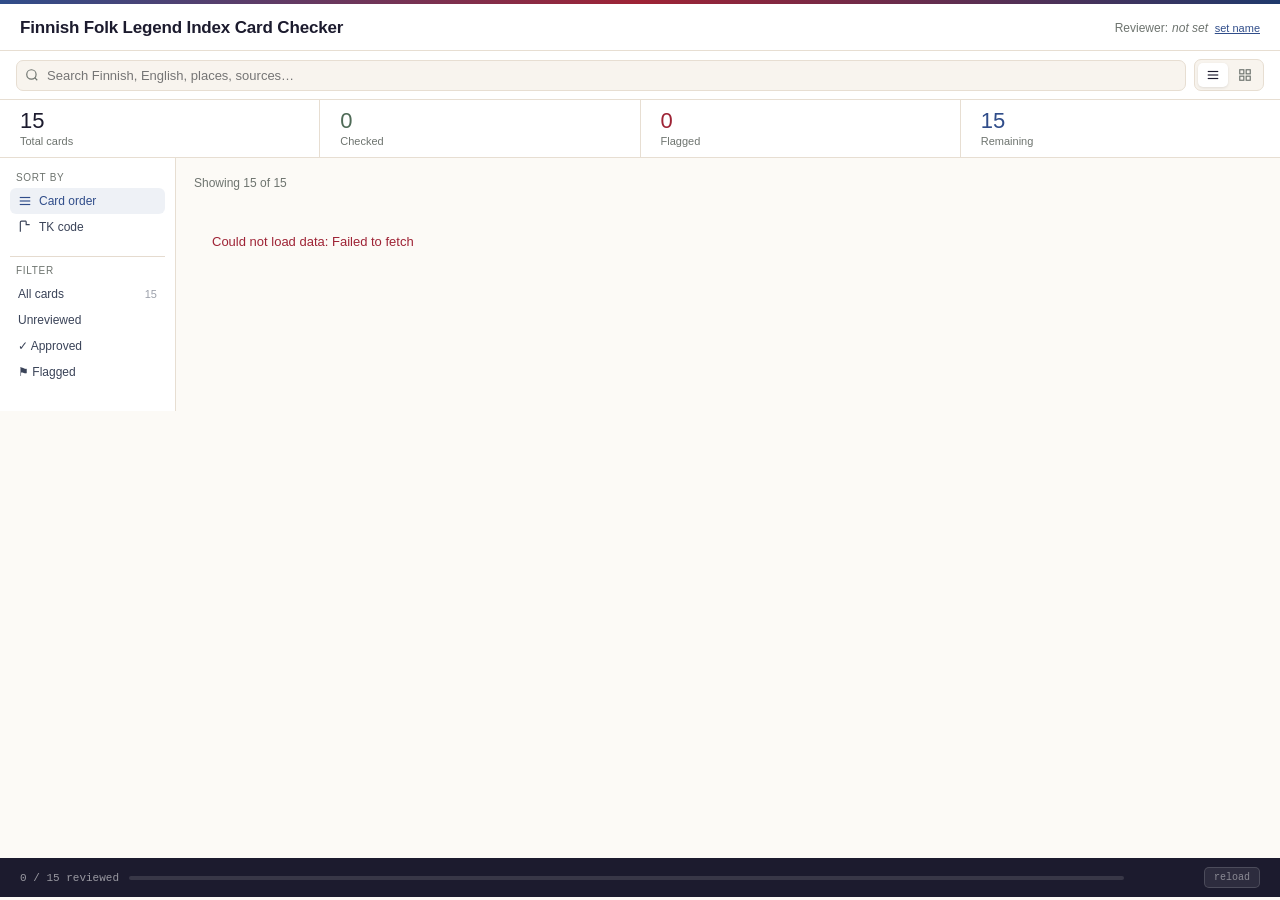
==== index.html @ d513e4c5 "update card borders" ====
<!DOCTYPE html>
<html lang="en">
<head>
<meta charset="UTF-8">
<meta name="viewport" content="width=device-width, initial-scale=1.0">
<title>Finnish Folk Legend Index Card Checker</title>
<!-- no change to title -->
<style>
*{box-sizing:border-box;margin:0;padding:0;}
:root{
  --app-bg:#FCFAF6;
  --surface:#FFFFFF;
  --surface-2:#F8F4EE;
  --border:#E7DED2;
  --border-soft:#EFE7DD;
  --divider:#E5DBCF;
  --text-1:#1C1B2E;
  --text-2:#3A4358;
  --text-3:#6E746F;
  --focus:#304D8A;
  --focus-tint:rgba(48,77,138,0.08);
  --ok:#4F6B57;
  --ok-light:#BFE3DA;
  --flag:#9E2335;
  --flag-light:#F8D5DC;
  --night:#1C1B2E;
  --img-bg:#3A4358;
  --mono:'Courier New',Courier,monospace;
  --sans:-apple-system,BlinkMacSystemFont,'Segoe UI',Roboto,Helvetica,Arial,sans-serif;
}
html,body{height:100%;background:var(--app-bg);}
body{font-family:var(--sans);font-size:13px;color:var(--text-1);-webkit-font-smoothing:antialiased;}

/* TOP RULE */
.top-rule{height:4px;background:linear-gradient(90deg,#304D8A 0%,#9E2335 50%,#1F396C 100%);position:sticky;top:0;z-index:100;}

/* TITLE BAR */
.title-bar{background:var(--surface);border-bottom:1px solid var(--border);padding:14px 20px 12px;position:sticky;top:4px;z-index:99;}
.title-bar h1{font-size:17px;font-weight:600;color:var(--text-1);letter-spacing:-0.01em;}
.title-bar p{font-size:11.5px;color:var(--text-3);margin-top:2px;}

/* TOOLBAR */
.toolbar{background:var(--surface);border-bottom:1px solid var(--border);padding:8px 16px;display:flex;flex-direction:row;align-items:center;gap:8px;position:sticky;top:47px;z-index:98;}
.toolbar-row1{display:flex;gap:7px;align-items:center;}
.toolbar-row2{display:flex;gap:7px;align-items:center;flex-wrap:wrap;}
.search-wrap{flex:1;min-width:180px;position:relative;}
.search-wrap svg{position:absolute;left:9px;top:50%;transform:translateY(-50%);color:var(--text-3);pointer-events:none;}
#searchInput{width:100%;padding:7px 10px 7px 30px;border:1px solid var(--border);border-radius:7px;font-size:13px;background:var(--surface-2);color:var(--text-1);font-family:var(--sans);outline:none;}
#searchInput:focus{border-color:var(--focus);}
.chip-row{display:flex;gap:6px;overflow-x:auto;flex-wrap:nowrap;-webkit-overflow-scrolling:touch;scrollbar-width:none;padding-bottom:1px;}
.chip-row::-webkit-scrollbar{display:none;}
.chip{background:var(--surface);border:1px solid var(--border);border-radius:20px;padding:5px 11px;font-size:11px;color:var(--text-2);cursor:pointer;white-space:nowrap;user-select:none;transition:all .12s;}
.chip:hover{border-color:var(--focus);}
.chip.active{background:var(--focus);border-color:var(--focus);color:#fff;}
.chip .n{opacity:.55;margin-left:3px;}

/* STAT ROW */
.stat-row{display:grid;grid-template-columns:repeat(4,1fr);background:var(--border);gap:1px;border-bottom:1px solid var(--border);}
.stat{background:var(--surface);padding:10px 20px;}
.stat-val{font-size:22px;font-weight:500;color:var(--text-1);line-height:1;}
.stat-lbl{font-size:11px;color:var(--text-3);margin-top:3px;}
.stat.ok .stat-val{color:var(--ok);}
.stat.flag .stat-val{color:var(--flag);}
.stat.rem .stat-val{color:var(--focus);}
@media(max-width:600px){
  .stat-val{font-size:16px;}
  .stat{padding:8px 12px;}
}

/* LAYOUT */
.layout{display:grid;grid-template-columns:176px 1fr;min-height:calc(100vh - 200px);}
@media(max-width:760px){.layout{grid-template-columns:1fr;}.sidebar{display:none;}}

/* SIDEBAR */
.sidebar{border-right:1px solid var(--border);background:var(--surface);padding:14px 0;position:sticky;top:90px;align-self:start;max-height:calc(100vh - 100px);overflow-y:auto;}
.sidebar-sec{padding:0 10px 12px;}
.sidebar-label{font-size:10px;color:var(--text-3);text-transform:uppercase;letter-spacing:.07em;font-weight:500;margin-bottom:5px;padding:0 6px;}
.sidebar-item{display:flex;align-items:center;gap:7px;padding:6px 8px;border-radius:6px;cursor:pointer;color:var(--text-2);font-size:12px;user-select:none;}
.sidebar-item:hover{background:var(--surface-2);}
.sidebar-item.active{background:var(--focus-tint);color:var(--focus);font-weight:500;}
.sidebar-divider{height:1px;background:var(--divider);margin:4px 10px 8px;}

/* MAIN */
.main-col{padding:16px;display:flex;flex-direction:column;gap:20px;background:var(--app-bg);min-width:0;}
  .main-col.view-list .card{max-width:900px;}
  #cardList.view-grid{display:grid;grid-template-columns:repeat(2,1fr);gap:20px;align-items:start;}
  @media(max-width:900px){#cardList.view-grid{grid-template-columns:1fr;}}
  /* vertical card layout in grid mode */
  #cardList.view-grid .card-body{flex-direction:column;}
  #cardList.view-grid .card-img{width:100%;border-right:none;border-bottom:1px solid var(--border);}
  #cardList.view-grid .card-img-inner{padding:10px;position:static;}
  #cardList.view-grid .card-img img{max-height:180px;width:auto;margin:0 auto;display:block;}
  .layout.grid-mode{grid-template-columns:1fr;}
  .layout.grid-mode .sidebar{display:none;}
.result-row{display:flex;align-items:center;justify-content:space-between;font-size:12px;color:var(--text-3);padding:2px 2px 4px;}

/* CARD */
.view-toggle{display:flex;gap:2px;background:var(--surface-2);border:1px solid var(--border);border-radius:7px;padding:3px;flex:none;}
  .vbtn{background:transparent;border:none;padding:5px 8px;border-radius:5px;cursor:pointer;color:var(--text-3);display:flex;align-items:center;justify-content:center;}
  .vbtn.active{background:var(--surface);color:var(--text-1);box-shadow:0 1px 3px rgba(0,0,0,.1);}
  .card{background:var(--surface);border:1px solid var(--border);border-radius:10px;overflow:hidden;border-left:3px solid transparent;box-shadow:0 2px 8px rgba(28,27,46,0.08);}
.card.status-checked{border-left-color:var(--ok-light);}
.card.status-flagged{border-left-color:var(--flag-light);}
.card-head{background:var(--surface-2);border-bottom:1px solid var(--border-soft);padding:8px 12px;display:flex;align-items:center;gap:7px;}
.card-num{width:20px;height:20px;background:var(--night);border-radius:50%;display:inline-flex;align-items:center;justify-content:center;font-size:10px;color:#fff;font-weight:600;flex:none;}
.badge{font-size:10px;font-weight:500;padding:3px 8px;border-radius:5px;white-space:nowrap;}
.badge-blue{background:var(--focus-tint);color:var(--focus);}
.badge-ok{background:var(--ok-light);color:var(--ok);}
.badge-flag{background:var(--flag-light);color:var(--flag);}
.card-head-meta{margin-left:auto;font-size:11px;color:var(--text-3);white-space:nowrap;}
.card-body{display:flex;flex-direction:row;}
@media(max-width:600px){
  .card-body{flex-direction:column-reverse;}
  .card-img{width:100% !important;border-right:none;border-top:1px solid var(--border);}
  .card-img-inner{padding:10px;position:static;}
  .card-img img{max-height:160px;width:auto;margin:0 auto;display:block;}
}
.card-img{
    width:140px;
    flex:none;
    background:var(--img-bg);
    border-right:1px solid var(--border);
    display:flex;
    align-items:flex-start;
    justify-content:center;
    cursor:zoom-in;
    position:relative;
    align-self:stretch;
  }
  .card-img-inner{
    width:100%;
    padding:8px;
    position:sticky;
    top:8px;
  }
  .card-img img{width:100%;height:auto;display:block;border-radius:3px;max-height:220px;object-fit:contain;}
.card-img .zoom-hint{position:absolute;bottom:6px;right:6px;background:rgba(255,255,255,0.15);color:rgba(255,255,255,0.8);font-size:10px;padding:3px 7px;border-radius:12px;font-family:var(--mono);pointer-events:none;}
.card-text{padding:12px;min-width:0;}
.field-label{font-size:10px;color:var(--focus);text-transform:uppercase;letter-spacing:.07em;font-weight:600;margin-bottom:4px;}
.field-label.en{color:#5B5A86;}
.field-fi{background:var(--surface-2);border:1px solid var(--border-soft);border-radius:6px;padding:9px 11px;font-size:13px;color:var(--text-1);line-height:1.55;margin-bottom:10px;white-space:pre-line;}
.field-en{font-size:13px;color:var(--text-2);font-style:italic;line-height:1.55;margin-bottom:10px;white-space:pre-line;}
.meta-row{display:flex;gap:10px 16px;font-size:11px;color:var(--text-3);border-top:1px dashed var(--divider);padding-top:8px;flex-wrap:wrap;}
.meta-row b{color:var(--text-2);font-weight:500;}
.actions{display:flex;gap:6px;margin-top:10px;flex-wrap:wrap;align-items:center;}
.action-btn{font-size:12px;padding:6px 11px;border-radius:6px;border:1px solid var(--border);background:var(--surface);color:var(--text-2);cursor:pointer;display:inline-flex;align-items:center;gap:5px;transition:all .12s;font-family:var(--sans);}
.action-btn:hover{border-color:var(--text-2);}
.action-btn.active-ok{background:var(--ok-light);border-color:var(--ok);color:var(--ok);}
.action-btn.active-flag{background:var(--flag-light);border-color:var(--flag);color:var(--flag);}

/* NOTE TOGGLE BUTTON */
.note-toggle{font-size:11.5px;color:#C95C2A;background:none;border:none;cursor:pointer;padding:6px 4px;font-family:var(--sans);display:inline-flex;align-items:center;gap:4px;text-decoration:none;}
.note-toggle:hover{color:#A04420;}

/* NOTE WRAPPER — orange tinted, browser-proof */
.note-wrapper{display:none;margin-top:10px;border-radius:7px;border:1.5px solid #E07A40;border-left:4px solid #C95C2A;background:#FEF0E6;padding:10px 12px;}
.note-wrapper.open{display:block;}
.note-wrapper-label{font-size:10px;color:#C95C2A;text-transform:uppercase;letter-spacing:.07em;font-weight:600;margin-bottom:6px;display:flex;align-items:center;gap:5px;}
.note-box{width:100%;border:none;border-radius:4px;padding:0;font-family:var(--sans);font-size:12.5px;resize:vertical;min-height:56px;background:transparent;color:#2A1200;outline:none;}
.note-box::placeholder{color:#C47A5A;}

mark{background:#F3E1A0;color:var(--text-1);border-radius:2px;padding:0 1px;}

.no-results{text-align:center;padding:48px 20px;color:var(--text-3);font-size:14px;}

/* LIGHTBOX */
.lightbox{position:fixed;inset:0;background:rgba(20,17,12,0.9);z-index:200;display:none;align-items:center;justify-content:center;padding:20px;}
.lightbox.open{display:flex;}
.lightbox img{max-width:100%;max-height:90vh;object-fit:contain;border-radius:4px;}
.lightbox-close{position:absolute;top:16px;right:16px;background:rgba(255,255,255,0.12);color:#fff;border:none;width:38px;height:38px;border-radius:50%;font-size:20px;cursor:pointer;display:flex;align-items:center;justify-content:center;}
.lightbox-caption{position:absolute;bottom:16px;left:50%;transform:translateX(-50%);color:#e8e0cc;font-family:var(--mono);font-size:11px;background:rgba(0,0,0,0.5);padding:5px 13px;border-radius:16px;white-space:nowrap;}

/* PROGRESS BAR */
.progress-bar{background:var(--night);padding:9px 20px;display:flex;align-items:center;gap:10px;position:sticky;bottom:0;z-index:99;}
.progress-lbl{font-size:11px;color:rgba(255,255,255,.55);white-space:nowrap;font-family:var(--mono);}
.progress-track{flex:1;height:4px;background:rgba(255,255,255,.12);border-radius:2px;overflow:hidden;display:flex;}
.fill-ok{background:var(--ok-light);height:100%;}
.fill-flag{background:#D4707F;height:100%;}
.reset-btn{background:rgba(255,255,255,.08);border:1px solid rgba(255,255,255,.15);color:rgba(255,255,255,.45);font-size:10px;padding:4px 9px;border-radius:5px;cursor:pointer;font-family:var(--mono);white-space:nowrap;}
.reset-btn:hover{background:rgba(255,255,255,.14);}
.reviewer-wrap{display:flex;align-items:center;gap:6px;flex:none;}
.reviewer-label{font-size:11px;color:var(--text-3);font-family:var(--mono);white-space:nowrap;}
.reviewer-input{background:var(--surface-2);border:1px solid var(--border);color:var(--text-1);font-size:12px;padding:6px 10px;border-radius:7px;font-family:var(--sans);width:130px;outline:none;}
.reviewer-input::placeholder{color:var(--text-3);}
.reviewer-input:focus{border-color:var(--focus);}
.save-indicator{font-size:10px;font-family:var(--mono);color:rgba(255,255,255,.35);white-space:nowrap;min-width:60px;}
.modal-overlay{position:fixed;inset:0;background:rgba(28,27,46,0.55);z-index:300;display:flex;align-items:center;justify-content:center;padding:20px;}
.modal-overlay.hidden{display:none;}
.modal-box{background:var(--surface);border:1px solid var(--border);border-radius:12px;padding:28px 28px 24px;max-width:380px;width:100%;box-shadow:0 8px 32px rgba(0,0,0,.18);}
.modal-box h2{font-size:16px;font-weight:600;color:var(--text-1);margin:0 0 6px;}
.modal-box p{font-size:13px;color:var(--text-3);margin:0 0 18px;line-height:1.5;}
.modal-name-input{width:100%;padding:10px 12px;border:1.5px solid var(--border);border-radius:7px;font-size:14px;font-family:var(--sans);color:var(--text-1);background:var(--surface-2);outline:none;box-sizing:border-box;}
.modal-name-input:focus{border-color:var(--focus);}
.modal-btn{margin-top:14px;width:100%;padding:10px;background:var(--focus);color:#fff;border:none;border-radius:7px;font-size:14px;font-weight:600;cursor:pointer;font-family:var(--sans);}
.modal-btn:hover{opacity:.9;}

  .modal-overlay{position:fixed;inset:0;background:rgba(28,27,46,0.55);z-index:300;display:flex;align-items:center;justify-content:center;padding:20px;}
  .modal-overlay.hidden{display:none;}
  .modal-box{background:var(--surface);border:1px solid var(--border);border-radius:12px;padding:28px 28px 24px;max-width:380px;width:100%;box-shadow:0 8px 32px rgba(0,0,0,.18);}
  .modal-box h2{font-size:16px;font-weight:600;color:var(--text-1);margin:0 0 6px;}
  .modal-box p{font-size:13px;color:var(--text-3);margin:0 0 18px;line-height:1.5;}
  .modal-input{width:100%;padding:10px 12px;box-sizing:border-box;border:1.5px solid var(--border);border-radius:7px;font-size:14px;font-family:var(--sans);color:var(--text-1);background:var(--surface-2);outline:none;margin-bottom:14px;}
  .modal-input:focus{border-color:var(--focus);}
  .modal-btn{width:100%;padding:10px;background:var(--focus);color:#fff;border:none;border-radius:7px;font-size:14px;font-weight:600;cursor:pointer;font-family:var(--sans);}
  .modal-btn:hover{opacity:.9;}
.reviewed-by{margin-top:8px;font-size:11px;color:var(--text-3);font-family:var(--mono);}
.reviewed-by b{color:var(--text-2);font-weight:500;}
</style>
</head>
<body>

<div class="top-rule"></div>

<div class="title-bar">
  <div style="display:flex;align-items:center;justify-content:space-between;gap:16px;flex-wrap:wrap;">
    <h1>Finnish Folk Legend Index Card Checker</h1>
    <div id="reviewerDisplay" style="font-size:12px;color:var(--text-3);display:flex;align-items:center;gap:4px;">
      Reviewer: <span id="reviewerNameDisplay"></span>
    </div>
  </div>
</div>

<div class="toolbar">
  <div class="search-wrap">
    <svg width="14" height="14" viewBox="0 0 24 24" fill="none" stroke="currentColor" stroke-width="2"><circle cx="11" cy="11" r="8"/><line x1="21" y1="21" x2="16.65" y2="16.65"/></svg>
    <input type="search" id="searchInput" placeholder="Search Finnish, English, places, sources…" autocomplete="off">
  </div>
  <div class="view-toggle">
    <button class="vbtn active" id="btnList" title="List view">
      <svg width="14" height="14" viewBox="0 0 24 24" fill="none" stroke="currentColor" stroke-width="2"><line x1="3" y1="6" x2="21" y2="6"/><line x1="3" y1="12" x2="21" y2="12"/><line x1="3" y1="18" x2="21" y2="18"/></svg>
    </button>
    <button class="vbtn" id="btnGrid" title="Grid view">
      <svg width="14" height="14" viewBox="0 0 24 24" fill="none" stroke="currentColor" stroke-width="2"><rect x="3" y="3" width="7" height="7"/><rect x="14" y="3" width="7" height="7"/><rect x="3" y="14" width="7" height="7"/><rect x="14" y="14" width="7" height="7"/></svg>
    </button>
  </div>
</div>

<div class="stat-row">
  <div class="stat"><div class="stat-val" id="stat-total">15</div><div class="stat-lbl">Total cards</div></div>
  <div class="stat ok"><div class="stat-val" id="stat-checked">0</div><div class="stat-lbl">Checked</div></div>
  <div class="stat flag"><div class="stat-val" id="stat-flagged">0</div><div class="stat-lbl">Flagged</div></div>
  <div class="stat rem"><div class="stat-val" id="stat-remaining">15</div><div class="stat-lbl">Remaining</div></div>
</div>

<div class="layout">
  <div class="sidebar">
    <div class="sidebar-sec">
      <div class="sidebar-label">Sort by</div>
      <div class="sidebar-item active" data-sort="id">
        <svg width="14" height="14" viewBox="0 0 24 24" fill="none" stroke="currentColor" stroke-width="2"><line x1="3" y1="6" x2="21" y2="6"/><line x1="3" y1="12" x2="21" y2="12"/><line x1="3" y1="18" x2="21" y2="18"/></svg>
        Card order
      </div>
      <div class="sidebar-item" data-sort="code">
        <svg width="14" height="14" viewBox="0 0 24 24" fill="none" stroke="currentColor" stroke-width="2"><path d="M14 2H6a2 2 0 0 0-2 2v16"/><polyline points="14 2 14 8 20 8"/></svg>
        TK code
      </div>
    </div>
    <div class="sidebar-divider"></div>
    <div class="sidebar-sec">
      <div class="sidebar-label">Filter</div>
      <div class="sidebar-item active-filter" data-filter="all">All cards <span style="margin-left:auto;opacity:.5;font-size:11px;">15</span></div>
      <div class="sidebar-item" data-filter="unreviewed">Unreviewed</div>
      <div class="sidebar-item" data-filter="checked">✓ Approved</div>
      <div class="sidebar-item" data-filter="flagged">⚑ Flagged</div>
    </div>
  </div>

  <div class="main-col">
    <div class="result-row">
      <span id="resultCount">Showing 15 of 15</span>
    </div>
    <div id="loadingMsg" style="display:none;padding:20px;font-size:13px;color:#3A4358;"></div>
    <div id="cardList"></div>
    <div class="no-results" id="noResults" style="display:none;">No cards match your search or filter.</div>
  </div>
</div>

<div class="lightbox" id="lightbox">
  <button class="lightbox-close" id="lightboxClose">&times;</button>
  <img id="lightboxImg" src="" alt="">
  <div class="lightbox-caption" id="lightboxCaption"></div>
</div>

<div class="modal-overlay hidden" id="reviewerModal">
  <div class="modal-box">
    <div style="display:flex;justify-content:space-between;align-items:flex-start;margin-bottom:6px;">
      <h2>Who is reviewing?</h2>
      <button onclick="document.getElementById('reviewerModal').classList.add('hidden');window._pendingAction=null;" style="background:none;border:none;font-size:20px;color:var(--text-3);cursor:pointer;line-height:1;padding:0 0 0 12px;">&times;</button>
    </div>
    <p>Enter your name before marking cards. It will be saved to the shared Google Sheet so others can see who reviewed each card.</p>
    <input class="modal-input" id="modalNameInput" type="text" placeholder="Your name" autocomplete="off">
    <button class="modal-btn" onclick="
      var n=document.getElementById('modalNameInput').value.trim();
      if(!n)return;
      localStorage.setItem('reviewer_name',n);
      document.getElementById('reviewerModal').classList.add('hidden');
      updateReviewerDisplay();
      if(window._pendingAction){window._pendingAction();window._pendingAction=null;}
    ">Start reviewing</button>
  </div>
</div>

<div class="progress-bar">
  <span class="progress-lbl" id="progressLabel">0 / 15 reviewed</span>
  <div class="progress-track">
    <div class="fill-ok" id="fillChecked" style="width:0%"></div>
    <div class="fill-flag" id="fillFlagged" style="width:0%"></div>
  </div>
  <span class="save-indicator" id="saveIndicator"></span>
  <button class="reset-btn" id="resetProgress">reload</button>
</div>

<script>
const SHEETS_URL = 'https://script.google.com/macros/s/AKfycbwQwu2vDjlbFjiXEO5nPHtupE8J0hC1LSRm1iXJQ2Y049FMkTh0NYwgnDcy2oTiLpxv/exec';

// SVG icons used in action buttons
var ICON_CHECK = '<svg width="13" height="13" viewBox="0 0 24 24" fill="none" stroke="currentColor" stroke-width="2.5" style="flex:none"><polyline points="20 6 9 17 4 12"/></svg>';
var ICON_FLAG  = '<svg width="13" height="13" viewBox="0 0 24 24" fill="none" stroke="currentColor" stroke-width="2" style="flex:none"><path d="M4 15s1-1 4-1 5 2 8 2 4-1 4-1V3s-1 1-4 1-5-2-8-2-4 1-4 1z"/><line x1="4" y1="22" x2="4" y2="15"/></svg>';
var ICON_NOTE  = '<svg width="13" height="13" viewBox="0 0 24 24" fill="none" stroke="currentColor" stroke-width="2" style="flex:none"><path d="M11 5H6a2 2 0 0 0-2 2v11a2 2 0 0 0 2 2h11a2 2 0 0 0 2-2v-5"/><path d="M18.5 2.5a2.121 2.121 0 0 1 3 3L12 15l-4 1 1-4 9.5-9.5z"/></svg>';

(function () {
  "use strict";

  var RECORDS = [];
  var state = { query: "", activeFilter: "all", sort: "id" };

  function showLoading(msg) {
    var el = document.getElementById('loadingMsg');
    if (el) { el.textContent = msg || 'Loading...'; el.style.display = 'block'; el.style.color = '#3A4358'; }
    document.getElementById('cardList').style.opacity = '0.4';
  }
  function hideLoading() {
    var el = document.getElementById('loadingMsg');
    if (el) el.style.display = 'none';
    document.getElementById('cardList').style.opacity = '1';
  }
  function showError(msg) {
    var el = document.getElementById('loadingMsg');
    if (el) { el.textContent = 'Could not load data: ' + msg; el.style.display = 'block'; el.style.color = '#9E2335'; }
  }

  function updateReviewerDisplay() {
    var name = localStorage.getItem('reviewer_name') || '';
    var display = document.getElementById('reviewerDisplay');
    var nameEl  = document.getElementById('reviewerNameDisplay');
    if (!display || !nameEl) return;
    display.style.display = 'flex';
    if (name) {
      nameEl.innerHTML = '<b style="color:var(--text-1);">' + name + '</b> &nbsp;<button onclick="localStorage.removeItem(\'reviewer_name\');updateReviewerDisplay();document.getElementById(\'modalNameInput\').value=\'\';document.getElementById(\'reviewerModal\').classList.remove(\'hidden\');document.getElementById(\'modalNameInput\').focus();" style="background:none;border:none;color:var(--focus);font-size:11px;cursor:pointer;padding:0;text-decoration:underline;font-family:var(--sans);">change</button>';
    } else {
      nameEl.innerHTML = '<span style="color:var(--text-3);font-style:italic;">not set</span> &nbsp;<button onclick="document.getElementById(\'modalNameInput\').value=\'\';document.getElementById(\'reviewerModal\').classList.remove(\'hidden\');document.getElementById(\'modalNameInput\').focus();" style="background:none;border:none;color:var(--focus);font-size:11px;cursor:pointer;padding:0;text-decoration:underline;font-family:var(--sans);">set name</button>';
    }
  }

  function getReviewerName() {
    return localStorage.getItem('reviewer_name') || '';
  }

  function setSaveIndicator(msg, color) {
    var el = document.getElementById('saveIndicator');
    if (!el) return;
    el.textContent = msg;
    el.style.color = color || 'rgba(255,255,255,.35)';
  }

  function loadFromSheets() {
    showLoading('Loading cards from Google Sheets...');
    fetch(SHEETS_URL)
      .then(function(r) { return r.json(); })
      .then(function(data) {
        if (!data.ok) throw new Error(data.error || 'Server error');
        RECORDS = data.records.map(function(r) {
          return {
            id:          Number(r.id          || r.ID           || 0),
            image:       r.image              || r['Image file']          || '',
            fi:          r.fi                 || r['Finnish text']        || '',
            en:          r.en                 || r['English translation'] || '',
            place:       r.place              || r.Place                  || '',
            source:      r.source             || r['Collector / source']  || '',
            code:        r.code               || r['TK code']             || '',
            date:        String(r.date        || r.Year                   || ''),
            informant:   r.informant          || r.Informant              || '',
            status:      r.status             || r.Status                 || 'unreviewed',
            note:        r.note               || r.Note                   || '',
            reviewed_by: r.reviewed_by        || r['Reviewed by']         || '',
            reviewed_at: r.reviewed_at        || r['Reviewed at']         || ''
          };
        });
        hideLoading();
        renderChips();
        renderCards();
        updateProgress();
      })
      .catch(function(err) { showError(err.message); });
  }

  function saveToSheets(id, patch) {
    var rec = RECORDS.find(function(r) { return r.id === id; });
    if (!rec) return;
    Object.assign(rec, patch);
    renderChips();
    renderCards();
    updateProgress();

    setSaveIndicator('saving...', 'rgba(255,255,255,.5)');

    var payload = JSON.stringify(Object.assign({ id: id }, patch, {
      reviewed_by: getReviewerName(),
      reviewed_at: new Date().toISOString()
    }));

    fetch(SHEETS_URL, {
      method: 'POST',
      mode: 'no-cors',
      headers: { 'Content-Type': 'text/plain' },
      body: payload
    })
    .then(function() {
      setSaveIndicator('saved', 'rgba(191,227,218,.8)');
      setTimeout(function(){ setSaveIndicator(''); }, 2000);
    })
    .catch(function(e) {
      setSaveIndicator('save failed', 'rgba(216,112,127,.9)');
      console.warn('POST failed:', e);
    });
  }

  function getStatus(id) {
    var rec = RECORDS.find(function(r) { return r.id === id; });
    if (!rec) return { checked: false, flagged: false, note: '' };
    return { checked: rec.status === 'checked', flagged: rec.status === 'flagged', note: rec.note || '' };
  }

  function buildChips() {
    var chips = [{ key: "all", label: "All cards", count: RECORDS.length }];
    chips.push({ key: "unreviewed", label: "Unreviewed", count: RECORDS.filter(function(r){ return !r.status || r.status === 'unreviewed'; }).length });
    chips.push({ key: "checked",    label: "Checked",    count: RECORDS.filter(function(r){ return r.status === 'checked'; }).length });
    chips.push({ key: "flagged",    label: "Flagged",    count: RECORDS.filter(function(r){ return r.status === 'flagged'; }).length });
    return chips;
  }

  function renderChips() {
    var row = document.getElementById("chipRow");
    if (!row) return;
    row.innerHTML = "";
    buildChips().forEach(function(chip) {
      var btn = document.createElement("button");
      btn.className = "chip" + (state.activeFilter === chip.key ? " active" : "");
      btn.innerHTML = chip.label + ' <span class="n">' + chip.count + "</span>";
      btn.addEventListener("click", function() {
        state.activeFilter = (state.activeFilter === chip.key) ? "all" : chip.key;
        renderChips(); renderCards();
      });
      row.appendChild(btn);
    });
  }

  function matchesFilter(r) {
    var f = state.activeFilter;
    if (f === "all") return true;
    if (f === "unreviewed") return !r.status || r.status === 'unreviewed';
    return r.status === f;
  }

  function matchesQuery(r, q) {
    if (!q) return true;
    return [r.fi, r.en, r.place, r.source, r.code, r.date, r.informant].join(" ").toLowerCase().indexOf(q.toLowerCase()) !== -1;
  }

  function getFiltered() {
    var list = RECORDS.filter(function(r) { return matchesFilter(r) && matchesQuery(r, state.query); });
    if (state.sort === "code") {
      list = list.slice().sort(function(a,b){ return (a.code||"").localeCompare(b.code||"", undefined, {numeric:true}); });
    } else {
      list = list.slice().sort(function(a,b){ return a.id - b.id; });
    }
    return list;
  }

  function formatDate(isoStr) {
    if (!isoStr) return '';
    try {
      var d = new Date(isoStr);
      return d.toLocaleDateString('en-GB', { day:'2-digit', month:'short', year:'numeric' }) +
             ' ' + d.toLocaleTimeString('en-GB', { hour:'2-digit', minute:'2-digit' });
    } catch(e) { return isoStr; }
  }

  function escapeHtml(str) {
    return String(str || "").replace(/[&<>"']/g, function(c) {
      return {"&":"&amp;","<":"&lt;",">":"&gt;",'"':"&quot;","'":"&#39;"}[c];
    });
  }

  function highlight(text, q) {
    var escaped = escapeHtml(text).replace(/\n{2,}/g, '\n');
    if (!q) return escaped;
    try {
      var re = new RegExp("(" + q.replace(/[.*+?^${}()|[\]\\]/g,"\\$&") + ")", "ig");
      return escaped.replace(re, "<mark>$1</mark>");
    } catch(e) { return escaped; }
  }

  function renderCards() {
    var list = getFiltered();
    var container = document.getElementById("cardList");
    var noResults = document.getElementById("noResults");
    var resultCount = document.getElementById("resultCount");
    if (resultCount) resultCount.textContent = "Showing " + list.length + " of " + RECORDS.length;
    container.innerHTML = "";
    if (noResults) noResults.style.display = list.length === 0 ? "block" : "none";

    list.forEach(function(r) {
      var s = getStatus(r.id);
      var card = document.createElement("article");
      card.className = "card" + (r.status === 'checked' ? ' status-checked' : r.status === 'flagged' ? ' status-flagged' : '');
      card.id = "card-" + r.id;
      var checkedBadge = s.checked ? '<span class="badge badge-ok">&#10003; Approved</span>' : '';
      var flagBadge    = s.flagged ? '<span class="badge badge-flag">&#9873; Flagged</span>' : '';
      card.innerHTML =
        '<div class="card-head">' +
          '<span class="card-num">' + r.id + '</span>' +
          (r.code ? '<span class="badge badge-blue">' + escapeHtml(r.code) + '</span>' : '') +
          checkedBadge + flagBadge +
          '<span class="card-head-meta">' + escapeHtml(r.place) + (r.date ? ' &middot; ' + escapeHtml(r.date) : '') + '</span>' +
        '</div>' +
        '<div class="card-body">' +
          '<div class="card-img" data-img="images/' + r.image + '" data-cap="' + escapeHtml(r.code || ('Card ' + r.id)) + '">' +
            '<div class="card-img-inner"><img src="images/' + r.image + '" alt="Scanned card ' + r.id + '" loading="lazy"></div>' +
            '<span class="zoom-hint">tap to zoom</span>' +
          '</div>' +
          '<div class="card-text">' +
            '<div class="field-label">Finnish &mdash; original</div>' +
            '<div class="field-fi">' + highlight(r.fi, state.query) + '</div>' +
            '<div class="field-label en">English translation</div>' +
            '<div class="field-en">' + highlight(r.en, state.query) + '</div>' +
            '<div class="meta-row">' +
              '<span><b>Place:</b> ' + escapeHtml(r.place || '&mdash;') + '</span>' +
              '<span><b>Source:</b> ' + escapeHtml(r.source || '&mdash;') + '</span>' +
              (r.informant ? '<span><b>Informant:</b> ' + escapeHtml(r.informant) + '</span>' : '') +
            '</div>' +
            '<div class="actions">' +
              '<button class="action-btn' + (s.checked ? ' active-ok' : '') + '" data-action="checked" data-id="' + r.id + '">' + ICON_CHECK + (s.checked ? 'Approved' : 'Approve') + '</button>' +
              '<button class="action-btn' + (s.flagged ? ' active-flag' : '') + '" data-action="flagged" data-id="' + r.id + '">' + ICON_FLAG + (s.flagged ? 'Flagged' : 'Flag') + '</button>' +
              '<button class="note-toggle" data-action="note" data-id="' + r.id + '">' + ICON_NOTE + (s.note ? 'Edit comment' : 'Add comment') + '</button>' +
            '</div>' +
            (( r.status === 'checked' || r.status === 'flagged') && (r.reviewed_by || r.reviewed_at) ? '<div class="reviewed-by">' +
              (r.reviewed_by ? 'Reviewed by <b>' + escapeHtml(r.reviewed_by) + '</b>' : 'Reviewed') +
              (r.reviewed_at ? ' &middot; ' + formatDate(r.reviewed_at) : '') +
            '</div>' : '') +
            '<div class="note-wrapper' + (s.note ? ' open' : '') + '" data-id="' + r.id + '">' +
              '<div class="note-wrapper-label">' + ICON_NOTE + 'Reviewer note</div>' +
              '<textarea class="note-box" data-id="' + r.id + '" placeholder="e.g. line 3 misread &mdash; should be ...">' + escapeHtml(s.note) + '</textarea>' +
            '</div>' +
          '</div>' +
        '</div>';
      container.appendChild(card);
    });
    attachCardHandlers();
    updateProgress();
  }

  var pendingAction = null;

  function requireReviewer(callback) {
    var name = getReviewerName();
    if (name.trim()) {
      callback();
    } else {
      window._pendingAction = callback;
      document.getElementById('reviewerModal').classList.remove('hidden');
      document.getElementById('modalNameInput').focus();
    }
  }

  document.getElementById('modalNameInput').addEventListener('keydown', function(e) {
    if (e.key === 'Enter') {
      var n = document.getElementById('modalNameInput').value.trim();
      if (!n) return;
      localStorage.setItem('reviewer_name', n);
      document.getElementById('reviewerModal').classList.add('hidden');
      if (window._pendingAction) { window._pendingAction(); window._pendingAction = null; }
    }
  });

  function attachCardHandlers() {
    document.querySelectorAll(".action-btn").forEach(function(btn) {
      btn.addEventListener("click", function() {
        var id     = Number(btn.getAttribute("data-id"));
        var action = btn.getAttribute("data-action");
        requireReviewer(function() {
          var rec = RECORDS.find(function(r){ return r.id === id; });
          if (!rec) return;
          if (action === "checked") {
            var ns = rec.status === 'checked' ? 'unreviewed' : 'checked';
            if (ns === 'unreviewed') { rec.reviewed_by = ''; rec.reviewed_at = ''; }
            saveToSheets(id, { status: ns, note: rec.note || '', reviewed_by: ns === 'unreviewed' ? '' : getReviewerName(), reviewed_at: ns === 'unreviewed' ? '' : new Date().toISOString() });
          } else if (action === "flagged") {
            var ns = rec.status === 'flagged' ? 'unreviewed' : 'flagged';
            if (ns === 'unreviewed') { rec.reviewed_by = ''; rec.reviewed_at = ''; }
            saveToSheets(id, { status: ns, note: rec.note || '', reviewed_by: ns === 'unreviewed' ? '' : getReviewerName(), reviewed_at: ns === 'unreviewed' ? '' : new Date().toISOString() });
          }
        });
      });
    });

    document.querySelectorAll(".note-toggle").forEach(function(btn) {
      btn.addEventListener("click", function() {
        var id      = btn.getAttribute("data-id");
        var wrapper = document.querySelector('.note-wrapper[data-id="' + id + '"]');
        wrapper.classList.toggle("open");
        if (wrapper.classList.contains("open")) wrapper.querySelector('.note-box').focus();
      });
    });

    document.querySelectorAll(".note-box").forEach(function(box) {
      var timer;
      box.addEventListener("input", function() {
        var id  = Number(box.getAttribute("data-id"));
        var rec = RECORDS.find(function(r){ return r.id === id; });
        if (!rec) return;
        rec.note = box.value;
        clearTimeout(timer);
        timer = setTimeout(function() {
          saveToSheets(id, { status: rec.status, note: box.value });
        }, 1200);
      });
    });

    document.querySelectorAll(".card-img").forEach(function(pane) {
      pane.addEventListener("click", function() {
        openLightbox(pane.getAttribute("data-img"), pane.getAttribute("data-cap"));
      });
    });
  }

  function updateProgress() {
    var total     = RECORDS.length;
    var checked   = RECORDS.filter(function(r){ return r.status === 'checked'; }).length;
    var flagged   = RECORDS.filter(function(r){ return r.status === 'flagged'; }).length;
    var remaining = total - checked - flagged;
    if (document.getElementById("stat-total"))     document.getElementById("stat-total").textContent     = total;
    if (document.getElementById("stat-checked"))   document.getElementById("stat-checked").textContent   = checked;
    if (document.getElementById("stat-flagged"))   document.getElementById("stat-flagged").textContent   = flagged;
    if (document.getElementById("stat-remaining")) document.getElementById("stat-remaining").textContent = remaining;
    if (document.getElementById("progressLabel"))  document.getElementById("progressLabel").textContent  = (checked + flagged) + " / " + total + " reviewed";
    if (document.getElementById("fillChecked"))    document.getElementById("fillChecked").style.width    = (total ? checked / total * 100 : 0) + "%";
    if (document.getElementById("fillFlagged"))    document.getElementById("fillFlagged").style.width    = (total ? flagged / total * 100 : 0) + "%";
  }

  function openLightbox(src, caption) {
    document.getElementById("lightboxImg").src = src;
    document.getElementById("lightboxCaption").textContent = caption;
    document.getElementById("lightbox").classList.add("open");
  }
  document.getElementById("lightboxClose").addEventListener("click", function(){ document.getElementById("lightbox").classList.remove("open"); });
  document.getElementById("lightbox").addEventListener("click", function(e){ if (e.target.id === "lightbox") document.getElementById("lightbox").classList.remove("open"); });
  document.addEventListener("keydown", function(e){ if (e.key === "Escape") document.getElementById("lightbox").classList.remove("open"); });

  document.getElementById("searchInput").addEventListener("input", function(e) {
    state.query = e.target.value.trim();
    renderCards();
  });

  document.querySelectorAll('.sidebar-item[data-sort]').forEach(function(item) {
    item.addEventListener('click', function() {
      document.querySelectorAll('.sidebar-item[data-sort]').forEach(function(i){ i.classList.remove('active'); });
      item.classList.add('active');
      state.sort = item.getAttribute('data-sort');
      renderCards();
    });
  });

  document.querySelectorAll('.sidebar-item[data-filter]').forEach(function(item) {
    item.addEventListener('click', function() {
      document.querySelectorAll('.sidebar-item[data-filter]').forEach(function(i){ i.classList.remove('active-filter'); });
      item.classList.add('active-filter');
      state.activeFilter = item.getAttribute('data-filter');
      renderChips(); renderCards();
    });
  });

  var layoutDiv = document.querySelector('.layout');
  var cardListEl = document.getElementById('cardList');
  document.getElementById('btnList').addEventListener('click', function() {
    cardListEl.classList.remove('view-grid');
    layoutDiv.classList.remove('grid-mode');
    document.getElementById('btnList').classList.add('active');
    document.getElementById('btnGrid').classList.remove('active');
  });
  document.getElementById('btnGrid').addEventListener('click', function() {
    cardListEl.classList.add('view-grid');
    layoutDiv.classList.add('grid-mode');
    document.getElementById('btnGrid').classList.add('active');
    document.getElementById('btnList').classList.remove('active');
  });
  document.querySelector('.main-col').classList.add('view-list');

  document.getElementById("resetProgress").addEventListener("click", function() {
    loadFromSheets();
  });

  document.getElementById('modalNameInput').addEventListener('keydown', function(e) {
    if (e.key === 'Enter') {
      var n = document.getElementById('modalNameInput').value.trim();
      if (!n) return;
      localStorage.setItem('reviewer_name', n);
      document.getElementById('reviewerModal').classList.add('hidden');
      updateReviewerDisplay();
      if (window._pendingAction) { window._pendingAction(); window._pendingAction = null; }
    }
  });

  updateReviewerDisplay();
  loadFromSheets();

})();
</script>
</body>
</html>
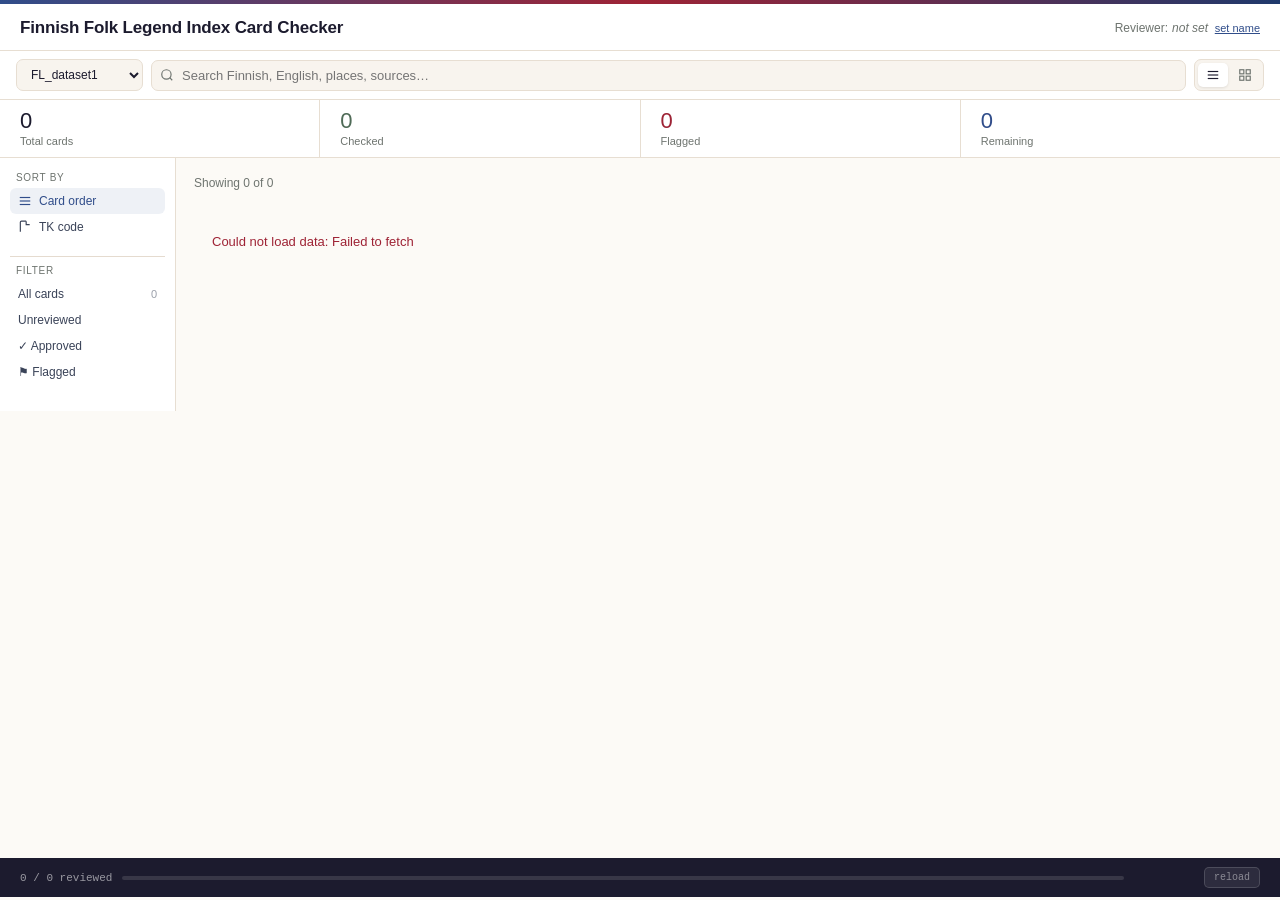
==== commit 3531d284: "add FL_dataset2 cards and dataset selector" ====
--- a/index.html
+++ b/index.html
@@ -44,6 +44,8 @@
 .toolbar-row1{display:flex;gap:7px;align-items:center;}
 .toolbar-row2{display:flex;gap:7px;align-items:center;flex-wrap:wrap;}
 .search-wrap{flex:1;min-width:180px;position:relative;}
+.dataset-select{padding:7px 28px 7px 10px;border:1px solid var(--border);border-radius:7px;font-size:12px;background:var(--surface-2);color:var(--text-1);font-family:var(--sans);outline:none;cursor:pointer;}
+.dataset-select:focus{border-color:var(--focus);}
 .search-wrap svg{position:absolute;left:9px;top:50%;transform:translateY(-50%);color:var(--text-3);pointer-events:none;}
 #searchInput{width:100%;padding:7px 10px 7px 30px;border:1px solid var(--border);border-radius:7px;font-size:13px;background:var(--surface-2);color:var(--text-1);font-family:var(--sans);outline:none;}
 #searchInput:focus{border-color:var(--focus);}
@@ -221,6 +223,10 @@
 </div>
 
 <div class="toolbar">
+  <select id="datasetSelect" class="dataset-select" aria-label="Dataset">
+    <option value="FL_dataset1">FL_dataset1</option>
+    <option value="FL_dataset2">FL_dataset2</option>
+  </select>
   <div class="search-wrap">
     <svg width="14" height="14" viewBox="0 0 24 24" fill="none" stroke="currentColor" stroke-width="2"><circle cx="11" cy="11" r="8"/><line x1="21" y1="21" x2="16.65" y2="16.65"/></svg>
     <input type="search" id="searchInput" placeholder="Search Finnish, English, places, sources…" autocomplete="off">
@@ -236,10 +242,10 @@
 </div>
 
 <div class="stat-row">
-  <div class="stat"><div class="stat-val" id="stat-total">15</div><div class="stat-lbl">Total cards</div></div>
+  <div class="stat"><div class="stat-val" id="stat-total">0</div><div class="stat-lbl">Total cards</div></div>
   <div class="stat ok"><div class="stat-val" id="stat-checked">0</div><div class="stat-lbl">Checked</div></div>
   <div class="stat flag"><div class="stat-val" id="stat-flagged">0</div><div class="stat-lbl">Flagged</div></div>
-  <div class="stat rem"><div class="stat-val" id="stat-remaining">15</div><div class="stat-lbl">Remaining</div></div>
+  <div class="stat rem"><div class="stat-val" id="stat-remaining">0</div><div class="stat-lbl">Remaining</div></div>
 </div>
 
 <div class="layout">
@@ -258,7 +264,7 @@
     <div class="sidebar-divider"></div>
     <div class="sidebar-sec">
       <div class="sidebar-label">Filter</div>
-      <div class="sidebar-item active-filter" data-filter="all">All cards <span style="margin-left:auto;opacity:.5;font-size:11px;">15</span></div>
+      <div class="sidebar-item active-filter" data-filter="all">All cards <span style="margin-left:auto;opacity:.5;font-size:11px;">0</span></div>
       <div class="sidebar-item" data-filter="unreviewed">Unreviewed</div>
       <div class="sidebar-item" data-filter="checked">✓ Approved</div>
       <div class="sidebar-item" data-filter="flagged">⚑ Flagged</div>
@@ -267,7 +273,7 @@
 
   <div class="main-col">
     <div class="result-row">
-      <span id="resultCount">Showing 15 of 15</span>
+      <span id="resultCount">Showing 0 of 0</span>
     </div>
     <div id="loadingMsg" style="display:none;padding:20px;font-size:13px;color:#3A4358;"></div>
     <div id="cardList"></div>
@@ -301,7 +307,7 @@
 </div>
 
 <div class="progress-bar">
-  <span class="progress-lbl" id="progressLabel">0 / 15 reviewed</span>
+  <span class="progress-lbl" id="progressLabel">0 / 0 reviewed</span>
   <div class="progress-track">
     <div class="fill-ok" id="fillChecked" style="width:0%"></div>
     <div class="fill-flag" id="fillFlagged" style="width:0%"></div>
@@ -322,6 +328,7 @@
   "use strict";
 
   var RECORDS = [];
+  var currentDataset = localStorage.getItem('selected_dataset') || 'FL_dataset1';
   var state = { query: "", activeFilter: "all", sort: "id" };
 
   function showLoading(msg) {
@@ -365,13 +372,13 @@
 
   function loadFromSheets() {
     showLoading('Loading cards from Google Sheets...');
-    fetch(SHEETS_URL)
+    fetch(SHEETS_URL + '?dataset=' + encodeURIComponent(currentDataset))
       .then(function(r) { return r.json(); })
       .then(function(data) {
         if (!data.ok) throw new Error(data.error || 'Server error');
         RECORDS = data.records.map(function(r) {
           return {
-            id:          Number(r.id          || r.ID           || 0),
+            id:          String(r.id          || r.ID           || ''),
             image:       r.image              || r['Image file']          || '',
             fi:          r.fi                 || r['Finnish text']        || '',
             en:          r.en                 || r['English translation'] || '',
@@ -404,7 +411,7 @@
 
     setSaveIndicator('saving...', 'rgba(255,255,255,.5)');
 
-    var payload = JSON.stringify(Object.assign({ id: id }, patch, {
+    var payload = JSON.stringify(Object.assign({ id: id, dataset: currentDataset }, patch, {
       reviewed_by: getReviewerName(),
       reviewed_at: new Date().toISOString()
     }));
@@ -472,7 +479,7 @@
     if (state.sort === "code") {
       list = list.slice().sort(function(a,b){ return (a.code||"").localeCompare(b.code||"", undefined, {numeric:true}); });
     } else {
-      list = list.slice().sort(function(a,b){ return a.id - b.id; });
+      list = list.slice().sort(function(a,b){ return a.id.localeCompare(b.id, undefined, {numeric:true}); });
     }
     return list;
   }
@@ -517,6 +524,7 @@
       card.id = "card-" + r.id;
       var checkedBadge = s.checked ? '<span class="badge badge-ok">&#10003; Approved</span>' : '';
       var flagBadge    = s.flagged ? '<span class="badge badge-flag">&#9873; Flagged</span>' : '';
+      var imageUrl = 'images/' + encodeURIComponent(r.image || '');
       card.innerHTML =
         '<div class="card-head">' +
           '<span class="card-num">' + r.id + '</span>' +
@@ -525,8 +533,8 @@
           '<span class="card-head-meta">' + escapeHtml(r.place) + (r.date ? ' &middot; ' + escapeHtml(r.date) : '') + '</span>' +
         '</div>' +
         '<div class="card-body">' +
-          '<div class="card-img" data-img="images/' + r.image + '" data-cap="' + escapeHtml(r.code || ('Card ' + r.id)) + '">' +
-            '<div class="card-img-inner"><img src="images/' + r.image + '" alt="Scanned card ' + r.id + '" loading="lazy"></div>' +
+          '<div class="card-img" data-img="' + imageUrl + '" data-cap="' + escapeHtml(r.code || ('Card ' + r.id)) + '">' +
+            '<div class="card-img-inner"><img src="' + imageUrl + '" alt="Scanned card ' + r.id + '" loading="lazy"></div>' +
             '<span class="zoom-hint">tap to zoom</span>' +
           '</div>' +
           '<div class="card-text">' +
@@ -586,7 +594,7 @@
   function attachCardHandlers() {
     document.querySelectorAll(".action-btn").forEach(function(btn) {
       btn.addEventListener("click", function() {
-        var id     = Number(btn.getAttribute("data-id"));
+        var id     = btn.getAttribute("data-id");
         var action = btn.getAttribute("data-action");
         requireReviewer(function() {
           var rec = RECORDS.find(function(r){ return r.id === id; });
@@ -616,7 +624,7 @@
     document.querySelectorAll(".note-box").forEach(function(box) {
       var timer;
       box.addEventListener("input", function() {
-        var id  = Number(box.getAttribute("data-id"));
+        var id  = box.getAttribute("data-id");
         var rec = RECORDS.find(function(r){ return r.id === id; });
         if (!rec) return;
         rec.note = box.value;
@@ -700,6 +708,18 @@
     loadFromSheets();
   });
 
+  var datasetSelect = document.getElementById('datasetSelect');
+  datasetSelect.value = currentDataset;
+  datasetSelect.addEventListener('change', function(e) {
+    currentDataset = e.target.value;
+    localStorage.setItem('selected_dataset', currentDataset);
+    RECORDS = [];
+    state.query = '';
+    state.activeFilter = 'all';
+    document.getElementById('searchInput').value = '';
+    loadFromSheets();
+  });
+
   document.getElementById('modalNameInput').addEventListener('keydown', function(e) {
     if (e.key === 'Enter') {
       var n = document.getElementById('modalNameInput').value.trim();
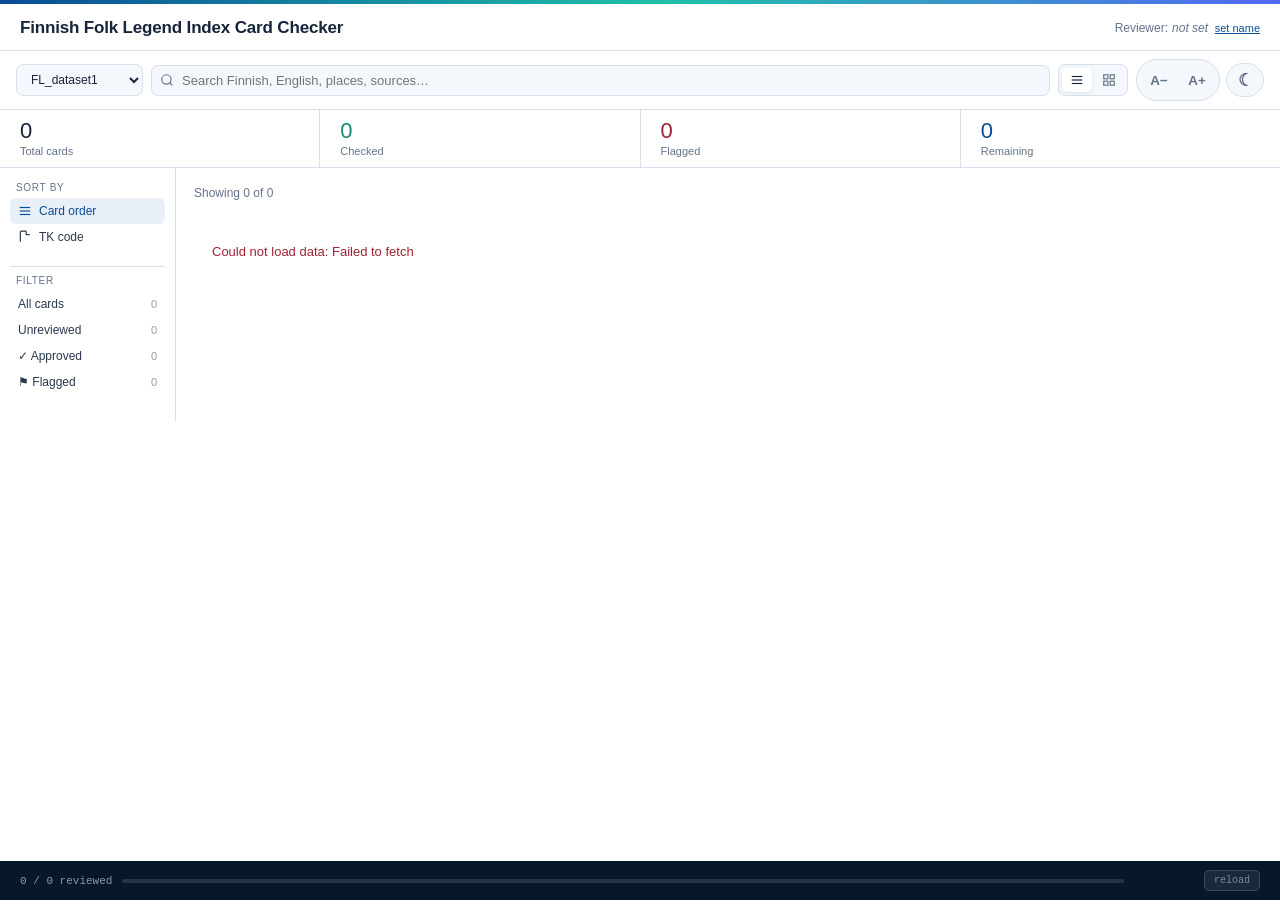
==== commit 2ca2aa2a: "align checker interface with TEIKAS accessibility styles" ====
--- a/index.html
+++ b/index.html
@@ -4,35 +4,69 @@
 <meta charset="UTF-8">
 <meta name="viewport" content="width=device-width, initial-scale=1.0">
 <title>Finnish Folk Legend Index Card Checker</title>
-<!-- no change to title -->
+<script>
+try {
+  var savedTheme = localStorage.getItem('checker-theme') || 'light';
+  var savedScale = localStorage.getItem('checker-font-scale') || '1';
+  document.documentElement.dataset.theme = savedTheme;
+  document.documentElement.style.setProperty('--font-scale', savedScale);
+} catch (e) {}
+</script>
 <style>
 *{box-sizing:border-box;margin:0;padding:0;}
 :root{
-  --app-bg:#FCFAF6;
-  --surface:#FFFFFF;
-  --surface-2:#F8F4EE;
-  --border:#E7DED2;
-  --border-soft:#EFE7DD;
-  --divider:#E5DBCF;
-  --text-1:#1C1B2E;
-  --text-2:#3A4358;
-  --text-3:#6E746F;
-  --focus:#304D8A;
-  --focus-tint:rgba(48,77,138,0.08);
-  --ok:#4F6B57;
-  --ok-light:#BFE3DA;
+  --font-scale:1;
+  --ink:#17243a;
+  --muted:#65738a;
+  --blue:#0a4d96;
+  --accent:#5468f2;
+  --interaction:#20bfa9;
+  --line:#d6dfeb;
+  --paper:#fff;
+  --page-surface:#f4f7fb;
+  --raised:#fff;
+  --navy:#07182d;
+  --app-bg:var(--paper);
+  --surface:var(--raised);
+  --surface-2:var(--page-surface);
+  --border:var(--line);
+  --border-soft:color-mix(in srgb,var(--line),transparent 30%);
+  --divider:var(--line);
+  --text-1:var(--ink);
+  --text-2:color-mix(in srgb,var(--ink),var(--muted) 24%);
+  --text-3:var(--muted);
+  --focus:var(--blue);
+  --focus-tint:color-mix(in srgb,var(--blue),transparent 91%);
+  --ok:#168c78;
+  --ok-light:color-mix(in srgb,var(--ok),transparent 82%);
   --flag:#9E2335;
-  --flag-light:#F8D5DC;
-  --night:#1C1B2E;
+  --flag-light:color-mix(in srgb,var(--flag),transparent 84%);
+  --night:var(--navy);
   --img-bg:#3A4358;
   --mono:'Courier New',Courier,monospace;
   --sans:-apple-system,BlinkMacSystemFont,'Segoe UI',Roboto,Helvetica,Arial,sans-serif;
 }
+:root[data-theme=dark]{
+  --ink:#eef3fb;
+  --muted:#9aa8bf;
+  --blue:#76aef8;
+  --accent:#8b7cf6;
+  --interaction:#42d6bd;
+  --line:#263754;
+  --paper:#070d1c;
+  --page-surface:#0b172b;
+  --raised:#101d35;
+  --navy:#050916;
+  --ok:#61c3aa;
+  --flag:#e17b8b;
+  --img-bg:#081321;
+  color-scheme:dark;
+}
 html,body{height:100%;background:var(--app-bg);}
-body{font-family:var(--sans);font-size:13px;color:var(--text-1);-webkit-font-smoothing:antialiased;}
+body{font-family:var(--sans);font-size:calc(13px * var(--font-scale));color:var(--text-1);-webkit-font-smoothing:antialiased;transition:background .18s ease,color .18s ease;}
 
 /* TOP RULE */
-.top-rule{height:4px;background:linear-gradient(90deg,#304D8A 0%,#9E2335 50%,#1F396C 100%);position:sticky;top:0;z-index:100;}
+.top-rule{height:4px;background:linear-gradient(90deg,var(--blue) 0%,var(--interaction) 52%,var(--accent) 100%);position:sticky;top:0;z-index:100;}
 
 /* TITLE BAR */
 .title-bar{background:var(--surface);border-bottom:1px solid var(--border);padding:14px 20px 12px;position:sticky;top:4px;z-index:99;}
@@ -46,6 +80,12 @@
 .search-wrap{flex:1;min-width:180px;position:relative;}
 .dataset-select{padding:7px 28px 7px 10px;border:1px solid var(--border);border-radius:7px;font-size:12px;background:var(--surface-2);color:var(--text-1);font-family:var(--sans);outline:none;cursor:pointer;}
 .dataset-select:focus{border-color:var(--focus);}
+.accessibility-tools{display:flex;align-items:center;gap:6px;flex:none;}
+.font-tools{display:flex;padding:3px;border:1px solid var(--border);border-radius:999px;background:var(--surface-2);}
+.font-control,.theme-control{min-width:38px;height:34px;border:0;border-radius:999px;background:transparent;color:var(--text-3);font-weight:750;cursor:pointer;display:inline-flex;align-items:center;justify-content:center;transition:background .18s ease,color .18s ease,box-shadow .18s ease;}
+.font-control:hover,.theme-control:hover{background:var(--surface);color:var(--focus);}
+.font-control:disabled{opacity:.38;cursor:not-allowed;}
+.theme-control{border:1px solid var(--border);background:var(--surface-2);font-size:17px;}
 .search-wrap svg{position:absolute;left:9px;top:50%;transform:translateY(-50%);color:var(--text-3);pointer-events:none;}
 #searchInput{width:100%;padding:7px 10px 7px 30px;border:1px solid var(--border);border-radius:7px;font-size:13px;background:var(--surface-2);color:var(--text-1);font-family:var(--sans);outline:none;}
 #searchInput:focus{border-color:var(--focus);}
@@ -84,7 +124,7 @@
 
 /* MAIN */
 .main-col{padding:16px;display:flex;flex-direction:column;gap:20px;background:var(--app-bg);min-width:0;}
-  .main-col.view-list .card{max-width:900px;}
+  .main-col.view-list .card{max-width:1100px;}
   #cardList.view-grid{display:grid;grid-template-columns:repeat(2,1fr);gap:20px;align-items:start;}
   @media(max-width:900px){#cardList.view-grid{grid-template-columns:1fr;}}
   /* vertical card layout in grid mode */
@@ -104,7 +144,7 @@
 .card.status-checked{border-left-color:var(--ok-light);}
 .card.status-flagged{border-left-color:var(--flag-light);}
 .card-head{background:var(--surface-2);border-bottom:1px solid var(--border-soft);padding:8px 12px;display:flex;align-items:center;gap:7px;}
-.card-num{width:20px;height:20px;background:var(--night);border-radius:50%;display:inline-flex;align-items:center;justify-content:center;font-size:10px;color:#fff;font-weight:600;flex:none;}
+.card-num{min-width:36px;height:22px;padding:0 7px;background:var(--night);border-radius:999px;display:inline-flex;align-items:center;justify-content:center;font-size:10px;color:#fff;font-weight:650;flex:none;}
 .badge{font-size:10px;font-weight:500;padding:3px 8px;border-radius:5px;white-space:nowrap;}
 .badge-blue{background:var(--focus-tint);color:var(--focus);}
 .badge-ok{background:var(--ok-light);color:var(--ok);}
@@ -140,8 +180,9 @@
 .card-text{padding:12px;min-width:0;}
 .field-label{font-size:10px;color:var(--focus);text-transform:uppercase;letter-spacing:.07em;font-weight:600;margin-bottom:4px;}
 .field-label.en{color:#5B5A86;}
-.field-fi{background:var(--surface-2);border:1px solid var(--border-soft);border-radius:6px;padding:9px 11px;font-size:13px;color:var(--text-1);line-height:1.55;margin-bottom:10px;white-space:pre-line;}
-.field-en{font-size:13px;color:var(--text-2);font-style:italic;line-height:1.55;margin-bottom:10px;white-space:pre-line;}
+.field-label.en{color:var(--accent);}
+.field-fi{background:var(--surface-2);border:1px solid var(--border-soft);border-radius:6px;padding:9px 11px;font-size:calc(13px * var(--font-scale));color:var(--text-1);line-height:1.65;margin-bottom:10px;white-space:pre-line;}
+.field-en{font-size:calc(13px * var(--font-scale));color:var(--text-2);font-style:italic;line-height:1.65;margin-bottom:10px;white-space:pre-line;}
 .meta-row{display:flex;gap:10px 16px;font-size:11px;color:var(--text-3);border-top:1px dashed var(--divider);padding-top:8px;flex-wrap:wrap;}
 .meta-row b{color:var(--text-2);font-weight:500;}
 .actions{display:flex;gap:6px;margin-top:10px;flex-wrap:wrap;align-items:center;}
@@ -151,15 +192,15 @@
 .action-btn.active-flag{background:var(--flag-light);border-color:var(--flag);color:var(--flag);}
 
 /* NOTE TOGGLE BUTTON */
-.note-toggle{font-size:11.5px;color:#C95C2A;background:none;border:none;cursor:pointer;padding:6px 4px;font-family:var(--sans);display:inline-flex;align-items:center;gap:4px;text-decoration:none;}
-.note-toggle:hover{color:#A04420;}
+.note-toggle{font-size:11.5px;color:var(--blue);background:none;border:none;cursor:pointer;padding:6px 4px;font-family:var(--sans);display:inline-flex;align-items:center;gap:4px;text-decoration:none;}
+.note-toggle:hover{color:var(--interaction);}
 
 /* NOTE WRAPPER — orange tinted, browser-proof */
-.note-wrapper{display:none;margin-top:10px;border-radius:7px;border:1.5px solid #E07A40;border-left:4px solid #C95C2A;background:#FEF0E6;padding:10px 12px;}
+.note-wrapper{display:none;margin-top:10px;border-radius:7px;border:1.5px solid color-mix(in srgb,var(--blue),transparent 38%);border-left:4px solid var(--blue);background:color-mix(in srgb,var(--blue),transparent 93%);padding:10px 12px;}
 .note-wrapper.open{display:block;}
-.note-wrapper-label{font-size:10px;color:#C95C2A;text-transform:uppercase;letter-spacing:.07em;font-weight:600;margin-bottom:6px;display:flex;align-items:center;gap:5px;}
-.note-box{width:100%;border:none;border-radius:4px;padding:0;font-family:var(--sans);font-size:12.5px;resize:vertical;min-height:56px;background:transparent;color:#2A1200;outline:none;}
-.note-box::placeholder{color:#C47A5A;}
+.note-wrapper-label{font-size:10px;color:var(--blue);text-transform:uppercase;letter-spacing:.07em;font-weight:600;margin-bottom:6px;display:flex;align-items:center;gap:5px;}
+.note-box{width:100%;border:none;border-radius:4px;padding:0;font-family:var(--sans);font-size:12.5px;resize:vertical;min-height:56px;background:transparent;color:var(--text-1);outline:none;}
+.note-box::placeholder{color:var(--text-3);}
 
 mark{background:#F3E1A0;color:var(--text-1);border-radius:2px;padding:0 1px;}
 
@@ -207,9 +248,22 @@
   .modal-btn:hover{opacity:.9;}
 .reviewed-by{margin-top:8px;font-size:11px;color:var(--text-3);font-family:var(--mono);}
 .reviewed-by b{color:var(--text-2);font-weight:500;}
+.skip-link{position:fixed;z-index:500;left:1rem;top:-5rem;background:var(--surface);color:var(--text-1);padding:.7rem 1rem;border:2px solid var(--interaction);border-radius:8px;text-decoration:none;}
+.skip-link:focus{top:1rem;}
+:where(button,input,select,textarea,[tabindex]):focus-visible{outline:3px solid color-mix(in srgb,var(--interaction),transparent 20%);outline-offset:3px;}
+:root[data-theme=dark] .card{box-shadow:0 6px 20px rgba(0,0,0,.22);}
+:root[data-theme=dark] mark{background:rgba(255,216,64,.34);color:var(--text-1);}
+@media(max-width:760px){
+  .toolbar{flex-wrap:wrap;top:47px;}
+  .search-wrap{order:3;flex-basis:100%;}
+  .accessibility-tools{margin-left:auto;}
+  .dataset-select{max-width:48%;}
+}
 </style>
 </head>
 <body>
+
+<a class="skip-link" href="#cardList">Skip to cards</a>
 
 <div class="top-rule"></div>
 
@@ -239,6 +293,13 @@
       <svg width="14" height="14" viewBox="0 0 24 24" fill="none" stroke="currentColor" stroke-width="2"><rect x="3" y="3" width="7" height="7"/><rect x="14" y="3" width="7" height="7"/><rect x="3" y="14" width="7" height="7"/><rect x="14" y="14" width="7" height="7"/></svg>
     </button>
   </div>
+  <div class="accessibility-tools" aria-label="Accessibility settings">
+    <div class="font-tools" aria-label="Text size">
+      <button class="font-control" type="button" id="fontDown" aria-label="Decrease text size">A−</button>
+      <button class="font-control" type="button" id="fontUp" aria-label="Increase text size">A+</button>
+    </div>
+    <button class="theme-control" type="button" id="themeToggle" aria-label="Turn on dark mode" title="Light or dark mode">☾</button>
+  </div>
 </div>
 
 <div class="stat-row">
@@ -264,10 +325,10 @@
     <div class="sidebar-divider"></div>
     <div class="sidebar-sec">
       <div class="sidebar-label">Filter</div>
-      <div class="sidebar-item active-filter" data-filter="all">All cards <span style="margin-left:auto;opacity:.5;font-size:11px;">0</span></div>
-      <div class="sidebar-item" data-filter="unreviewed">Unreviewed</div>
-      <div class="sidebar-item" data-filter="checked">✓ Approved</div>
-      <div class="sidebar-item" data-filter="flagged">⚑ Flagged</div>
+      <div class="sidebar-item active-filter" data-filter="all">All cards <span data-filter-count="all" style="margin-left:auto;opacity:.5;font-size:11px;">0</span></div>
+      <div class="sidebar-item" data-filter="unreviewed">Unreviewed <span data-filter-count="unreviewed" style="margin-left:auto;opacity:.5;font-size:11px;">0</span></div>
+      <div class="sidebar-item" data-filter="checked">✓ Approved <span data-filter-count="checked" style="margin-left:auto;opacity:.5;font-size:11px;">0</span></div>
+      <div class="sidebar-item" data-filter="flagged">⚑ Flagged <span data-filter-count="flagged" style="margin-left:auto;opacity:.5;font-size:11px;">0</span></div>
     </div>
   </div>
 
@@ -447,6 +508,10 @@
   }
 
   function renderChips() {
+    buildChips().forEach(function(chip) {
+      var count = document.querySelector('[data-filter-count="' + chip.key + '"]');
+      if (count) count.textContent = chip.count;
+    });
     var row = document.getElementById("chipRow");
     if (!row) return;
     row.innerHTML = "";
@@ -720,6 +785,36 @@
     loadFromSheets();
   });
 
+  var rootElement = document.documentElement;
+  var themeToggle = document.getElementById('themeToggle');
+  function applyTheme(theme) {
+    rootElement.dataset.theme = theme;
+    localStorage.setItem('checker-theme', theme);
+    var dark = theme === 'dark';
+    themeToggle.textContent = dark ? '☀' : '☾';
+    themeToggle.setAttribute('aria-label', dark ? 'Turn on light mode' : 'Turn on dark mode');
+  }
+  applyTheme(rootElement.dataset.theme || 'light');
+  themeToggle.addEventListener('click', function() {
+    applyTheme(rootElement.dataset.theme === 'dark' ? 'light' : 'dark');
+  });
+
+  var fontScale = Number(localStorage.getItem('checker-font-scale') || 1);
+  function applyFontScale(value) {
+    fontScale = Math.max(0.9, Math.min(1.2, Math.round(value * 10) / 10));
+    rootElement.style.setProperty('--font-scale', String(fontScale));
+    localStorage.setItem('checker-font-scale', String(fontScale));
+    document.getElementById('fontDown').disabled = fontScale <= 0.9;
+    document.getElementById('fontUp').disabled = fontScale >= 1.2;
+  }
+  document.getElementById('fontDown').addEventListener('click', function() {
+    applyFontScale(fontScale - 0.1);
+  });
+  document.getElementById('fontUp').addEventListener('click', function() {
+    applyFontScale(fontScale + 0.1);
+  });
+  applyFontScale(fontScale);
+
   document.getElementById('modalNameInput').addEventListener('keydown', function(e) {
     if (e.key === 'Enter') {
       var n = document.getElementById('modalNameInput').value.trim();
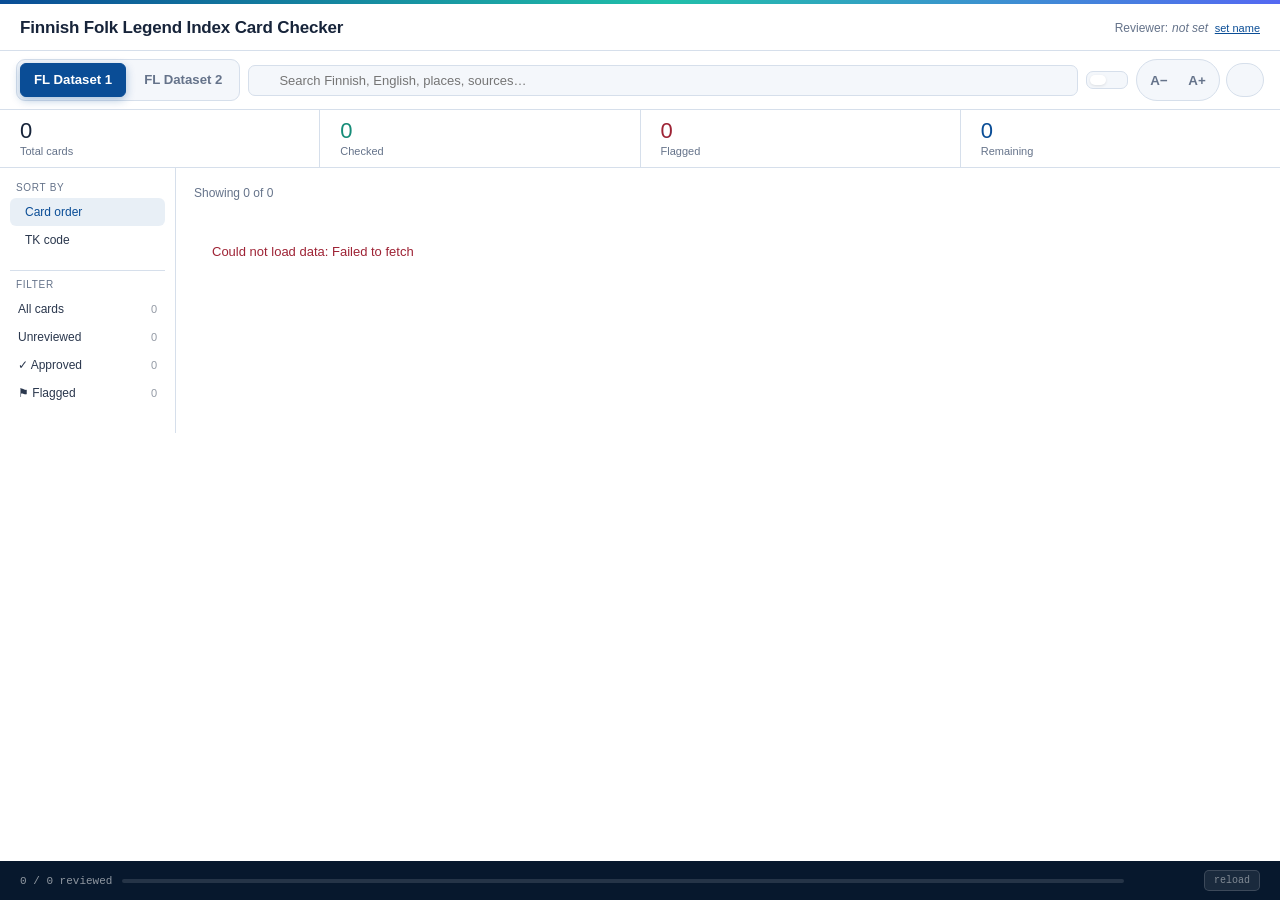
==== commit 42179d8a: "improve dataset navigation and interface feedback" ====
--- a/index.html
+++ b/index.html
@@ -4,262 +4,10 @@
 <meta charset="UTF-8">
 <meta name="viewport" content="width=device-width, initial-scale=1.0">
 <title>Finnish Folk Legend Index Card Checker</title>
-<script>
-try {
-  var savedTheme = localStorage.getItem('checker-theme') || 'light';
-  var savedScale = localStorage.getItem('checker-font-scale') || '1';
-  document.documentElement.dataset.theme = savedTheme;
-  document.documentElement.style.setProperty('--font-scale', savedScale);
-} catch (e) {}
-</script>
-<style>
-*{box-sizing:border-box;margin:0;padding:0;}
-:root{
-  --font-scale:1;
-  --ink:#17243a;
-  --muted:#65738a;
-  --blue:#0a4d96;
-  --accent:#5468f2;
-  --interaction:#20bfa9;
-  --line:#d6dfeb;
-  --paper:#fff;
-  --page-surface:#f4f7fb;
-  --raised:#fff;
-  --navy:#07182d;
-  --app-bg:var(--paper);
-  --surface:var(--raised);
-  --surface-2:var(--page-surface);
-  --border:var(--line);
-  --border-soft:color-mix(in srgb,var(--line),transparent 30%);
-  --divider:var(--line);
-  --text-1:var(--ink);
-  --text-2:color-mix(in srgb,var(--ink),var(--muted) 24%);
-  --text-3:var(--muted);
-  --focus:var(--blue);
-  --focus-tint:color-mix(in srgb,var(--blue),transparent 91%);
-  --ok:#168c78;
-  --ok-light:color-mix(in srgb,var(--ok),transparent 82%);
-  --flag:#9E2335;
-  --flag-light:color-mix(in srgb,var(--flag),transparent 84%);
-  --night:var(--navy);
-  --img-bg:#3A4358;
-  --mono:'Courier New',Courier,monospace;
-  --sans:-apple-system,BlinkMacSystemFont,'Segoe UI',Roboto,Helvetica,Arial,sans-serif;
-}
-:root[data-theme=dark]{
-  --ink:#eef3fb;
-  --muted:#9aa8bf;
-  --blue:#76aef8;
-  --accent:#8b7cf6;
-  --interaction:#42d6bd;
-  --line:#263754;
-  --paper:#070d1c;
-  --page-surface:#0b172b;
-  --raised:#101d35;
-  --navy:#050916;
-  --ok:#61c3aa;
-  --flag:#e17b8b;
-  --img-bg:#081321;
-  color-scheme:dark;
-}
-html,body{height:100%;background:var(--app-bg);}
-body{font-family:var(--sans);font-size:calc(13px * var(--font-scale));color:var(--text-1);-webkit-font-smoothing:antialiased;transition:background .18s ease,color .18s ease;}
+<link rel="stylesheet" href="styles.css">
+<script src="https://unpkg.com/lucide@latest"></script>
+<script src="app.js"></script>
 
-/* TOP RULE */
-.top-rule{height:4px;background:linear-gradient(90deg,var(--blue) 0%,var(--interaction) 52%,var(--accent) 100%);position:sticky;top:0;z-index:100;}
-
-/* TITLE BAR */
-.title-bar{background:var(--surface);border-bottom:1px solid var(--border);padding:14px 20px 12px;position:sticky;top:4px;z-index:99;}
-.title-bar h1{font-size:17px;font-weight:600;color:var(--text-1);letter-spacing:-0.01em;}
-.title-bar p{font-size:11.5px;color:var(--text-3);margin-top:2px;}
-
-/* TOOLBAR */
-.toolbar{background:var(--surface);border-bottom:1px solid var(--border);padding:8px 16px;display:flex;flex-direction:row;align-items:center;gap:8px;position:sticky;top:47px;z-index:98;}
-.toolbar-row1{display:flex;gap:7px;align-items:center;}
-.toolbar-row2{display:flex;gap:7px;align-items:center;flex-wrap:wrap;}
-.search-wrap{flex:1;min-width:180px;position:relative;}
-.dataset-select{padding:7px 28px 7px 10px;border:1px solid var(--border);border-radius:7px;font-size:12px;background:var(--surface-2);color:var(--text-1);font-family:var(--sans);outline:none;cursor:pointer;}
-.dataset-select:focus{border-color:var(--focus);}
-.accessibility-tools{display:flex;align-items:center;gap:6px;flex:none;}
-.font-tools{display:flex;padding:3px;border:1px solid var(--border);border-radius:999px;background:var(--surface-2);}
-.font-control,.theme-control{min-width:38px;height:34px;border:0;border-radius:999px;background:transparent;color:var(--text-3);font-weight:750;cursor:pointer;display:inline-flex;align-items:center;justify-content:center;transition:background .18s ease,color .18s ease,box-shadow .18s ease;}
-.font-control:hover,.theme-control:hover{background:var(--surface);color:var(--focus);}
-.font-control:disabled{opacity:.38;cursor:not-allowed;}
-.theme-control{border:1px solid var(--border);background:var(--surface-2);font-size:17px;}
-.search-wrap svg{position:absolute;left:9px;top:50%;transform:translateY(-50%);color:var(--text-3);pointer-events:none;}
-#searchInput{width:100%;padding:7px 10px 7px 30px;border:1px solid var(--border);border-radius:7px;font-size:13px;background:var(--surface-2);color:var(--text-1);font-family:var(--sans);outline:none;}
-#searchInput:focus{border-color:var(--focus);}
-.chip-row{display:flex;gap:6px;overflow-x:auto;flex-wrap:nowrap;-webkit-overflow-scrolling:touch;scrollbar-width:none;padding-bottom:1px;}
-.chip-row::-webkit-scrollbar{display:none;}
-.chip{background:var(--surface);border:1px solid var(--border);border-radius:20px;padding:5px 11px;font-size:11px;color:var(--text-2);cursor:pointer;white-space:nowrap;user-select:none;transition:all .12s;}
-.chip:hover{border-color:var(--focus);}
-.chip.active{background:var(--focus);border-color:var(--focus);color:#fff;}
-.chip .n{opacity:.55;margin-left:3px;}
-
-/* STAT ROW */
-.stat-row{display:grid;grid-template-columns:repeat(4,1fr);background:var(--border);gap:1px;border-bottom:1px solid var(--border);}
-.stat{background:var(--surface);padding:10px 20px;}
-.stat-val{font-size:22px;font-weight:500;color:var(--text-1);line-height:1;}
-.stat-lbl{font-size:11px;color:var(--text-3);margin-top:3px;}
-.stat.ok .stat-val{color:var(--ok);}
-.stat.flag .stat-val{color:var(--flag);}
-.stat.rem .stat-val{color:var(--focus);}
-@media(max-width:600px){
-  .stat-val{font-size:16px;}
-  .stat{padding:8px 12px;}
-}
-
-/* LAYOUT */
-.layout{display:grid;grid-template-columns:176px 1fr;min-height:calc(100vh - 200px);}
-@media(max-width:760px){.layout{grid-template-columns:1fr;}.sidebar{display:none;}}
-
-/* SIDEBAR */
-.sidebar{border-right:1px solid var(--border);background:var(--surface);padding:14px 0;position:sticky;top:90px;align-self:start;max-height:calc(100vh - 100px);overflow-y:auto;}
-.sidebar-sec{padding:0 10px 12px;}
-.sidebar-label{font-size:10px;color:var(--text-3);text-transform:uppercase;letter-spacing:.07em;font-weight:500;margin-bottom:5px;padding:0 6px;}
-.sidebar-item{display:flex;align-items:center;gap:7px;padding:6px 8px;border-radius:6px;cursor:pointer;color:var(--text-2);font-size:12px;user-select:none;}
-.sidebar-item:hover{background:var(--surface-2);}
-.sidebar-item.active{background:var(--focus-tint);color:var(--focus);font-weight:500;}
-.sidebar-divider{height:1px;background:var(--divider);margin:4px 10px 8px;}
-
-/* MAIN */
-.main-col{padding:16px;display:flex;flex-direction:column;gap:20px;background:var(--app-bg);min-width:0;}
-  .main-col.view-list .card{max-width:1100px;}
-  #cardList.view-grid{display:grid;grid-template-columns:repeat(2,1fr);gap:20px;align-items:start;}
-  @media(max-width:900px){#cardList.view-grid{grid-template-columns:1fr;}}
-  /* vertical card layout in grid mode */
-  #cardList.view-grid .card-body{flex-direction:column;}
-  #cardList.view-grid .card-img{width:100%;border-right:none;border-bottom:1px solid var(--border);}
-  #cardList.view-grid .card-img-inner{padding:10px;position:static;}
-  #cardList.view-grid .card-img img{max-height:180px;width:auto;margin:0 auto;display:block;}
-  .layout.grid-mode{grid-template-columns:1fr;}
-  .layout.grid-mode .sidebar{display:none;}
-.result-row{display:flex;align-items:center;justify-content:space-between;font-size:12px;color:var(--text-3);padding:2px 2px 4px;}
-
-/* CARD */
-.view-toggle{display:flex;gap:2px;background:var(--surface-2);border:1px solid var(--border);border-radius:7px;padding:3px;flex:none;}
-  .vbtn{background:transparent;border:none;padding:5px 8px;border-radius:5px;cursor:pointer;color:var(--text-3);display:flex;align-items:center;justify-content:center;}
-  .vbtn.active{background:var(--surface);color:var(--text-1);box-shadow:0 1px 3px rgba(0,0,0,.1);}
-  .card{background:var(--surface);border:1px solid var(--border);border-radius:10px;overflow:hidden;border-left:3px solid transparent;box-shadow:0 2px 8px rgba(28,27,46,0.08);}
-.card.status-checked{border-left-color:var(--ok-light);}
-.card.status-flagged{border-left-color:var(--flag-light);}
-.card-head{background:var(--surface-2);border-bottom:1px solid var(--border-soft);padding:8px 12px;display:flex;align-items:center;gap:7px;}
-.card-num{min-width:36px;height:22px;padding:0 7px;background:var(--night);border-radius:999px;display:inline-flex;align-items:center;justify-content:center;font-size:10px;color:#fff;font-weight:650;flex:none;}
-.badge{font-size:10px;font-weight:500;padding:3px 8px;border-radius:5px;white-space:nowrap;}
-.badge-blue{background:var(--focus-tint);color:var(--focus);}
-.badge-ok{background:var(--ok-light);color:var(--ok);}
-.badge-flag{background:var(--flag-light);color:var(--flag);}
-.card-head-meta{margin-left:auto;font-size:11px;color:var(--text-3);white-space:nowrap;}
-.card-body{display:flex;flex-direction:row;}
-@media(max-width:600px){
-  .card-body{flex-direction:column-reverse;}
-  .card-img{width:100% !important;border-right:none;border-top:1px solid var(--border);}
-  .card-img-inner{padding:10px;position:static;}
-  .card-img img{max-height:160px;width:auto;margin:0 auto;display:block;}
-}
-.card-img{
-    width:140px;
-    flex:none;
-    background:var(--img-bg);
-    border-right:1px solid var(--border);
-    display:flex;
-    align-items:flex-start;
-    justify-content:center;
-    cursor:zoom-in;
-    position:relative;
-    align-self:stretch;
-  }
-  .card-img-inner{
-    width:100%;
-    padding:8px;
-    position:sticky;
-    top:8px;
-  }
-  .card-img img{width:100%;height:auto;display:block;border-radius:3px;max-height:220px;object-fit:contain;}
-.card-img .zoom-hint{position:absolute;bottom:6px;right:6px;background:rgba(255,255,255,0.15);color:rgba(255,255,255,0.8);font-size:10px;padding:3px 7px;border-radius:12px;font-family:var(--mono);pointer-events:none;}
-.card-text{padding:12px;min-width:0;}
-.field-label{font-size:10px;color:var(--focus);text-transform:uppercase;letter-spacing:.07em;font-weight:600;margin-bottom:4px;}
-.field-label.en{color:#5B5A86;}
-.field-label.en{color:var(--accent);}
-.field-fi{background:var(--surface-2);border:1px solid var(--border-soft);border-radius:6px;padding:9px 11px;font-size:calc(13px * var(--font-scale));color:var(--text-1);line-height:1.65;margin-bottom:10px;white-space:pre-line;}
-.field-en{font-size:calc(13px * var(--font-scale));color:var(--text-2);font-style:italic;line-height:1.65;margin-bottom:10px;white-space:pre-line;}
-.meta-row{display:flex;gap:10px 16px;font-size:11px;color:var(--text-3);border-top:1px dashed var(--divider);padding-top:8px;flex-wrap:wrap;}
-.meta-row b{color:var(--text-2);font-weight:500;}
-.actions{display:flex;gap:6px;margin-top:10px;flex-wrap:wrap;align-items:center;}
-.action-btn{font-size:12px;padding:6px 11px;border-radius:6px;border:1px solid var(--border);background:var(--surface);color:var(--text-2);cursor:pointer;display:inline-flex;align-items:center;gap:5px;transition:all .12s;font-family:var(--sans);}
-.action-btn:hover{border-color:var(--text-2);}
-.action-btn.active-ok{background:var(--ok-light);border-color:var(--ok);color:var(--ok);}
-.action-btn.active-flag{background:var(--flag-light);border-color:var(--flag);color:var(--flag);}
-
-/* NOTE TOGGLE BUTTON */
-.note-toggle{font-size:11.5px;color:var(--blue);background:none;border:none;cursor:pointer;padding:6px 4px;font-family:var(--sans);display:inline-flex;align-items:center;gap:4px;text-decoration:none;}
-.note-toggle:hover{color:var(--interaction);}
-
-/* NOTE WRAPPER — orange tinted, browser-proof */
-.note-wrapper{display:none;margin-top:10px;border-radius:7px;border:1.5px solid color-mix(in srgb,var(--blue),transparent 38%);border-left:4px solid var(--blue);background:color-mix(in srgb,var(--blue),transparent 93%);padding:10px 12px;}
-.note-wrapper.open{display:block;}
-.note-wrapper-label{font-size:10px;color:var(--blue);text-transform:uppercase;letter-spacing:.07em;font-weight:600;margin-bottom:6px;display:flex;align-items:center;gap:5px;}
-.note-box{width:100%;border:none;border-radius:4px;padding:0;font-family:var(--sans);font-size:12.5px;resize:vertical;min-height:56px;background:transparent;color:var(--text-1);outline:none;}
-.note-box::placeholder{color:var(--text-3);}
-
-mark{background:#F3E1A0;color:var(--text-1);border-radius:2px;padding:0 1px;}
-
-.no-results{text-align:center;padding:48px 20px;color:var(--text-3);font-size:14px;}
-
-/* LIGHTBOX */
-.lightbox{position:fixed;inset:0;background:rgba(20,17,12,0.9);z-index:200;display:none;align-items:center;justify-content:center;padding:20px;}
-.lightbox.open{display:flex;}
-.lightbox img{max-width:100%;max-height:90vh;object-fit:contain;border-radius:4px;}
-.lightbox-close{position:absolute;top:16px;right:16px;background:rgba(255,255,255,0.12);color:#fff;border:none;width:38px;height:38px;border-radius:50%;font-size:20px;cursor:pointer;display:flex;align-items:center;justify-content:center;}
-.lightbox-caption{position:absolute;bottom:16px;left:50%;transform:translateX(-50%);color:#e8e0cc;font-family:var(--mono);font-size:11px;background:rgba(0,0,0,0.5);padding:5px 13px;border-radius:16px;white-space:nowrap;}
-
-/* PROGRESS BAR */
-.progress-bar{background:var(--night);padding:9px 20px;display:flex;align-items:center;gap:10px;position:sticky;bottom:0;z-index:99;}
-.progress-lbl{font-size:11px;color:rgba(255,255,255,.55);white-space:nowrap;font-family:var(--mono);}
-.progress-track{flex:1;height:4px;background:rgba(255,255,255,.12);border-radius:2px;overflow:hidden;display:flex;}
-.fill-ok{background:var(--ok-light);height:100%;}
-.fill-flag{background:#D4707F;height:100%;}
-.reset-btn{background:rgba(255,255,255,.08);border:1px solid rgba(255,255,255,.15);color:rgba(255,255,255,.45);font-size:10px;padding:4px 9px;border-radius:5px;cursor:pointer;font-family:var(--mono);white-space:nowrap;}
-.reset-btn:hover{background:rgba(255,255,255,.14);}
-.reviewer-wrap{display:flex;align-items:center;gap:6px;flex:none;}
-.reviewer-label{font-size:11px;color:var(--text-3);font-family:var(--mono);white-space:nowrap;}
-.reviewer-input{background:var(--surface-2);border:1px solid var(--border);color:var(--text-1);font-size:12px;padding:6px 10px;border-radius:7px;font-family:var(--sans);width:130px;outline:none;}
-.reviewer-input::placeholder{color:var(--text-3);}
-.reviewer-input:focus{border-color:var(--focus);}
-.save-indicator{font-size:10px;font-family:var(--mono);color:rgba(255,255,255,.35);white-space:nowrap;min-width:60px;}
-.modal-overlay{position:fixed;inset:0;background:rgba(28,27,46,0.55);z-index:300;display:flex;align-items:center;justify-content:center;padding:20px;}
-.modal-overlay.hidden{display:none;}
-.modal-box{background:var(--surface);border:1px solid var(--border);border-radius:12px;padding:28px 28px 24px;max-width:380px;width:100%;box-shadow:0 8px 32px rgba(0,0,0,.18);}
-.modal-box h2{font-size:16px;font-weight:600;color:var(--text-1);margin:0 0 6px;}
-.modal-box p{font-size:13px;color:var(--text-3);margin:0 0 18px;line-height:1.5;}
-.modal-name-input{width:100%;padding:10px 12px;border:1.5px solid var(--border);border-radius:7px;font-size:14px;font-family:var(--sans);color:var(--text-1);background:var(--surface-2);outline:none;box-sizing:border-box;}
-.modal-name-input:focus{border-color:var(--focus);}
-.modal-btn{margin-top:14px;width:100%;padding:10px;background:var(--focus);color:#fff;border:none;border-radius:7px;font-size:14px;font-weight:600;cursor:pointer;font-family:var(--sans);}
-.modal-btn:hover{opacity:.9;}
-
-  .modal-overlay{position:fixed;inset:0;background:rgba(28,27,46,0.55);z-index:300;display:flex;align-items:center;justify-content:center;padding:20px;}
-  .modal-overlay.hidden{display:none;}
-  .modal-box{background:var(--surface);border:1px solid var(--border);border-radius:12px;padding:28px 28px 24px;max-width:380px;width:100%;box-shadow:0 8px 32px rgba(0,0,0,.18);}
-  .modal-box h2{font-size:16px;font-weight:600;color:var(--text-1);margin:0 0 6px;}
-  .modal-box p{font-size:13px;color:var(--text-3);margin:0 0 18px;line-height:1.5;}
-  .modal-input{width:100%;padding:10px 12px;box-sizing:border-box;border:1.5px solid var(--border);border-radius:7px;font-size:14px;font-family:var(--sans);color:var(--text-1);background:var(--surface-2);outline:none;margin-bottom:14px;}
-  .modal-input:focus{border-color:var(--focus);}
-  .modal-btn{width:100%;padding:10px;background:var(--focus);color:#fff;border:none;border-radius:7px;font-size:14px;font-weight:600;cursor:pointer;font-family:var(--sans);}
-  .modal-btn:hover{opacity:.9;}
-.reviewed-by{margin-top:8px;font-size:11px;color:var(--text-3);font-family:var(--mono);}
-.reviewed-by b{color:var(--text-2);font-weight:500;}
-.skip-link{position:fixed;z-index:500;left:1rem;top:-5rem;background:var(--surface);color:var(--text-1);padding:.7rem 1rem;border:2px solid var(--interaction);border-radius:8px;text-decoration:none;}
-.skip-link:focus{top:1rem;}
-:where(button,input,select,textarea,[tabindex]):focus-visible{outline:3px solid color-mix(in srgb,var(--interaction),transparent 20%);outline-offset:3px;}
-:root[data-theme=dark] .card{box-shadow:0 6px 20px rgba(0,0,0,.22);}
-:root[data-theme=dark] mark{background:rgba(255,216,64,.34);color:var(--text-1);}
-@media(max-width:760px){
-  .toolbar{flex-wrap:wrap;top:47px;}
-  .search-wrap{order:3;flex-basis:100%;}
-  .accessibility-tools{margin-left:auto;}
-  .dataset-select{max-width:48%;}
-}
-</style>
 </head>
 <body>
 
@@ -277,20 +25,20 @@
 </div>
 
 <div class="toolbar">
-  <select id="datasetSelect" class="dataset-select" aria-label="Dataset">
-    <option value="FL_dataset1">FL_dataset1</option>
-    <option value="FL_dataset2">FL_dataset2</option>
-  </select>
+  <div class="dataset-tabs" role="tablist" aria-label="Dataset">
+    <button class="dataset-tab" type="button" role="tab" data-dataset="FL_dataset1">FL Dataset 1</button>
+    <button class="dataset-tab" type="button" role="tab" data-dataset="FL_dataset2">FL Dataset 2</button>
+  </div>
   <div class="search-wrap">
-    <svg width="14" height="14" viewBox="0 0 24 24" fill="none" stroke="currentColor" stroke-width="2"><circle cx="11" cy="11" r="8"/><line x1="21" y1="21" x2="16.65" y2="16.65"/></svg>
+    <i data-lucide="search"></i>
     <input type="search" id="searchInput" placeholder="Search Finnish, English, places, sources…" autocomplete="off">
   </div>
   <div class="view-toggle">
     <button class="vbtn active" id="btnList" title="List view">
-      <svg width="14" height="14" viewBox="0 0 24 24" fill="none" stroke="currentColor" stroke-width="2"><line x1="3" y1="6" x2="21" y2="6"/><line x1="3" y1="12" x2="21" y2="12"/><line x1="3" y1="18" x2="21" y2="18"/></svg>
+      <i data-lucide="list"></i>
     </button>
     <button class="vbtn" id="btnGrid" title="Grid view">
-      <svg width="14" height="14" viewBox="0 0 24 24" fill="none" stroke="currentColor" stroke-width="2"><rect x="3" y="3" width="7" height="7"/><rect x="14" y="3" width="7" height="7"/><rect x="3" y="14" width="7" height="7"/><rect x="14" y="14" width="7" height="7"/></svg>
+      <i data-lucide="grid-2x2"></i>
     </button>
   </div>
   <div class="accessibility-tools" aria-label="Accessibility settings">
@@ -298,7 +46,7 @@
       <button class="font-control" type="button" id="fontDown" aria-label="Decrease text size">A−</button>
       <button class="font-control" type="button" id="fontUp" aria-label="Increase text size">A+</button>
     </div>
-    <button class="theme-control" type="button" id="themeToggle" aria-label="Turn on dark mode" title="Light or dark mode">☾</button>
+    <button class="theme-control" type="button" id="themeToggle" aria-label="Turn on dark mode" title="Light or dark mode"><i data-lucide="moon"></i></button>
   </div>
 </div>
 
@@ -314,11 +62,11 @@
     <div class="sidebar-sec">
       <div class="sidebar-label">Sort by</div>
       <div class="sidebar-item active" data-sort="id">
-        <svg width="14" height="14" viewBox="0 0 24 24" fill="none" stroke="currentColor" stroke-width="2"><line x1="3" y1="6" x2="21" y2="6"/><line x1="3" y1="12" x2="21" y2="12"/><line x1="3" y1="18" x2="21" y2="18"/></svg>
+        <i data-lucide="list-ordered"></i>
         Card order
       </div>
       <div class="sidebar-item" data-sort="code">
-        <svg width="14" height="14" viewBox="0 0 24 24" fill="none" stroke="currentColor" stroke-width="2"><path d="M14 2H6a2 2 0 0 0-2 2v16"/><polyline points="14 2 14 8 20 8"/></svg>
+        <i data-lucide="file-text"></i>
         TK code
       </div>
     </div>
@@ -377,459 +125,5 @@
   <button class="reset-btn" id="resetProgress">reload</button>
 </div>
 
-<script>
-const SHEETS_URL = 'https://script.google.com/macros/s/AKfycbwQwu2vDjlbFjiXEO5nPHtupE8J0hC1LSRm1iXJQ2Y049FMkTh0NYwgnDcy2oTiLpxv/exec';
-
-// SVG icons used in action buttons
-var ICON_CHECK = '<svg width="13" height="13" viewBox="0 0 24 24" fill="none" stroke="currentColor" stroke-width="2.5" style="flex:none"><polyline points="20 6 9 17 4 12"/></svg>';
-var ICON_FLAG  = '<svg width="13" height="13" viewBox="0 0 24 24" fill="none" stroke="currentColor" stroke-width="2" style="flex:none"><path d="M4 15s1-1 4-1 5 2 8 2 4-1 4-1V3s-1 1-4 1-5-2-8-2-4 1-4 1z"/><line x1="4" y1="22" x2="4" y2="15"/></svg>';
-var ICON_NOTE  = '<svg width="13" height="13" viewBox="0 0 24 24" fill="none" stroke="currentColor" stroke-width="2" style="flex:none"><path d="M11 5H6a2 2 0 0 0-2 2v11a2 2 0 0 0 2 2h11a2 2 0 0 0 2-2v-5"/><path d="M18.5 2.5a2.121 2.121 0 0 1 3 3L12 15l-4 1 1-4 9.5-9.5z"/></svg>';
-
-(function () {
-  "use strict";
-
-  var RECORDS = [];
-  var currentDataset = localStorage.getItem('selected_dataset') || 'FL_dataset1';
-  var state = { query: "", activeFilter: "all", sort: "id" };
-
-  function showLoading(msg) {
-    var el = document.getElementById('loadingMsg');
-    if (el) { el.textContent = msg || 'Loading...'; el.style.display = 'block'; el.style.color = '#3A4358'; }
-    document.getElementById('cardList').style.opacity = '0.4';
-  }
-  function hideLoading() {
-    var el = document.getElementById('loadingMsg');
-    if (el) el.style.display = 'none';
-    document.getElementById('cardList').style.opacity = '1';
-  }
-  function showError(msg) {
-    var el = document.getElementById('loadingMsg');
-    if (el) { el.textContent = 'Could not load data: ' + msg; el.style.display = 'block'; el.style.color = '#9E2335'; }
-  }
-
-  function updateReviewerDisplay() {
-    var name = localStorage.getItem('reviewer_name') || '';
-    var display = document.getElementById('reviewerDisplay');
-    var nameEl  = document.getElementById('reviewerNameDisplay');
-    if (!display || !nameEl) return;
-    display.style.display = 'flex';
-    if (name) {
-      nameEl.innerHTML = '<b style="color:var(--text-1);">' + name + '</b> &nbsp;<button onclick="localStorage.removeItem(\'reviewer_name\');updateReviewerDisplay();document.getElementById(\'modalNameInput\').value=\'\';document.getElementById(\'reviewerModal\').classList.remove(\'hidden\');document.getElementById(\'modalNameInput\').focus();" style="background:none;border:none;color:var(--focus);font-size:11px;cursor:pointer;padding:0;text-decoration:underline;font-family:var(--sans);">change</button>';
-    } else {
-      nameEl.innerHTML = '<span style="color:var(--text-3);font-style:italic;">not set</span> &nbsp;<button onclick="document.getElementById(\'modalNameInput\').value=\'\';document.getElementById(\'reviewerModal\').classList.remove(\'hidden\');document.getElementById(\'modalNameInput\').focus();" style="background:none;border:none;color:var(--focus);font-size:11px;cursor:pointer;padding:0;text-decoration:underline;font-family:var(--sans);">set name</button>';
-    }
-  }
-
-  function getReviewerName() {
-    return localStorage.getItem('reviewer_name') || '';
-  }
-
-  function setSaveIndicator(msg, color) {
-    var el = document.getElementById('saveIndicator');
-    if (!el) return;
-    el.textContent = msg;
-    el.style.color = color || 'rgba(255,255,255,.35)';
-  }
-
-  function loadFromSheets() {
-    showLoading('Loading cards from Google Sheets...');
-    fetch(SHEETS_URL + '?dataset=' + encodeURIComponent(currentDataset))
-      .then(function(r) { return r.json(); })
-      .then(function(data) {
-        if (!data.ok) throw new Error(data.error || 'Server error');
-        RECORDS = data.records.map(function(r) {
-          return {
-            id:          String(r.id          || r.ID           || ''),
-            image:       r.image              || r['Image file']          || '',
-            fi:          r.fi                 || r['Finnish text']        || '',
-            en:          r.en                 || r['English translation'] || '',
-            place:       r.place              || r.Place                  || '',
-            source:      r.source             || r['Collector / source']  || '',
-            code:        r.code               || r['TK code']             || '',
-            date:        String(r.date        || r.Year                   || ''),
-            informant:   r.informant          || r.Informant              || '',
-            status:      r.status             || r.Status                 || 'unreviewed',
-            note:        r.note               || r.Note                   || '',
-            reviewed_by: r.reviewed_by        || r['Reviewed by']         || '',
-            reviewed_at: r.reviewed_at        || r['Reviewed at']         || ''
-          };
-        });
-        hideLoading();
-        renderChips();
-        renderCards();
-        updateProgress();
-      })
-      .catch(function(err) { showError(err.message); });
-  }
-
-  function saveToSheets(id, patch) {
-    var rec = RECORDS.find(function(r) { return r.id === id; });
-    if (!rec) return;
-    Object.assign(rec, patch);
-    renderChips();
-    renderCards();
-    updateProgress();
-
-    setSaveIndicator('saving...', 'rgba(255,255,255,.5)');
-
-    var payload = JSON.stringify(Object.assign({ id: id, dataset: currentDataset }, patch, {
-      reviewed_by: getReviewerName(),
-      reviewed_at: new Date().toISOString()
-    }));
-
-    fetch(SHEETS_URL, {
-      method: 'POST',
-      mode: 'no-cors',
-      headers: { 'Content-Type': 'text/plain' },
-      body: payload
-    })
-    .then(function() {
-      setSaveIndicator('saved', 'rgba(191,227,218,.8)');
-      setTimeout(function(){ setSaveIndicator(''); }, 2000);
-    })
-    .catch(function(e) {
-      setSaveIndicator('save failed', 'rgba(216,112,127,.9)');
-      console.warn('POST failed:', e);
-    });
-  }
-
-  function getStatus(id) {
-    var rec = RECORDS.find(function(r) { return r.id === id; });
-    if (!rec) return { checked: false, flagged: false, note: '' };
-    return { checked: rec.status === 'checked', flagged: rec.status === 'flagged', note: rec.note || '' };
-  }
-
-  function buildChips() {
-    var chips = [{ key: "all", label: "All cards", count: RECORDS.length }];
-    chips.push({ key: "unreviewed", label: "Unreviewed", count: RECORDS.filter(function(r){ return !r.status || r.status === 'unreviewed'; }).length });
-    chips.push({ key: "checked",    label: "Checked",    count: RECORDS.filter(function(r){ return r.status === 'checked'; }).length });
-    chips.push({ key: "flagged",    label: "Flagged",    count: RECORDS.filter(function(r){ return r.status === 'flagged'; }).length });
-    return chips;
-  }
-
-  function renderChips() {
-    buildChips().forEach(function(chip) {
-      var count = document.querySelector('[data-filter-count="' + chip.key + '"]');
-      if (count) count.textContent = chip.count;
-    });
-    var row = document.getElementById("chipRow");
-    if (!row) return;
-    row.innerHTML = "";
-    buildChips().forEach(function(chip) {
-      var btn = document.createElement("button");
-      btn.className = "chip" + (state.activeFilter === chip.key ? " active" : "");
-      btn.innerHTML = chip.label + ' <span class="n">' + chip.count + "</span>";
-      btn.addEventListener("click", function() {
-        state.activeFilter = (state.activeFilter === chip.key) ? "all" : chip.key;
-        renderChips(); renderCards();
-      });
-      row.appendChild(btn);
-    });
-  }
-
-  function matchesFilter(r) {
-    var f = state.activeFilter;
-    if (f === "all") return true;
-    if (f === "unreviewed") return !r.status || r.status === 'unreviewed';
-    return r.status === f;
-  }
-
-  function matchesQuery(r, q) {
-    if (!q) return true;
-    return [r.fi, r.en, r.place, r.source, r.code, r.date, r.informant].join(" ").toLowerCase().indexOf(q.toLowerCase()) !== -1;
-  }
-
-  function getFiltered() {
-    var list = RECORDS.filter(function(r) { return matchesFilter(r) && matchesQuery(r, state.query); });
-    if (state.sort === "code") {
-      list = list.slice().sort(function(a,b){ return (a.code||"").localeCompare(b.code||"", undefined, {numeric:true}); });
-    } else {
-      list = list.slice().sort(function(a,b){ return a.id.localeCompare(b.id, undefined, {numeric:true}); });
-    }
-    return list;
-  }
-
-  function formatDate(isoStr) {
-    if (!isoStr) return '';
-    try {
-      var d = new Date(isoStr);
-      return d.toLocaleDateString('en-GB', { day:'2-digit', month:'short', year:'numeric' }) +
-             ' ' + d.toLocaleTimeString('en-GB', { hour:'2-digit', minute:'2-digit' });
-    } catch(e) { return isoStr; }
-  }
-
-  function escapeHtml(str) {
-    return String(str || "").replace(/[&<>"']/g, function(c) {
-      return {"&":"&amp;","<":"&lt;",">":"&gt;",'"':"&quot;","'":"&#39;"}[c];
-    });
-  }
-
-  function highlight(text, q) {
-    var escaped = escapeHtml(text).replace(/\n{2,}/g, '\n');
-    if (!q) return escaped;
-    try {
-      var re = new RegExp("(" + q.replace(/[.*+?^${}()|[\]\\]/g,"\\$&") + ")", "ig");
-      return escaped.replace(re, "<mark>$1</mark>");
-    } catch(e) { return escaped; }
-  }
-
-  function renderCards() {
-    var list = getFiltered();
-    var container = document.getElementById("cardList");
-    var noResults = document.getElementById("noResults");
-    var resultCount = document.getElementById("resultCount");
-    if (resultCount) resultCount.textContent = "Showing " + list.length + " of " + RECORDS.length;
-    container.innerHTML = "";
-    if (noResults) noResults.style.display = list.length === 0 ? "block" : "none";
-
-    list.forEach(function(r) {
-      var s = getStatus(r.id);
-      var card = document.createElement("article");
-      card.className = "card" + (r.status === 'checked' ? ' status-checked' : r.status === 'flagged' ? ' status-flagged' : '');
-      card.id = "card-" + r.id;
-      var checkedBadge = s.checked ? '<span class="badge badge-ok">&#10003; Approved</span>' : '';
-      var flagBadge    = s.flagged ? '<span class="badge badge-flag">&#9873; Flagged</span>' : '';
-      var imageUrl = 'images/' + encodeURIComponent(r.image || '');
-      card.innerHTML =
-        '<div class="card-head">' +
-          '<span class="card-num">' + r.id + '</span>' +
-          (r.code ? '<span class="badge badge-blue">' + escapeHtml(r.code) + '</span>' : '') +
-          checkedBadge + flagBadge +
-          '<span class="card-head-meta">' + escapeHtml(r.place) + (r.date ? ' &middot; ' + escapeHtml(r.date) : '') + '</span>' +
-        '</div>' +
-        '<div class="card-body">' +
-          '<div class="card-img" data-img="' + imageUrl + '" data-cap="' + escapeHtml(r.code || ('Card ' + r.id)) + '">' +
-            '<div class="card-img-inner"><img src="' + imageUrl + '" alt="Scanned card ' + r.id + '" loading="lazy"></div>' +
-            '<span class="zoom-hint">tap to zoom</span>' +
-          '</div>' +
-          '<div class="card-text">' +
-            '<div class="field-label">Finnish &mdash; original</div>' +
-            '<div class="field-fi">' + highlight(r.fi, state.query) + '</div>' +
-            '<div class="field-label en">English translation</div>' +
-            '<div class="field-en">' + highlight(r.en, state.query) + '</div>' +
-            '<div class="meta-row">' +
-              '<span><b>Place:</b> ' + escapeHtml(r.place || '&mdash;') + '</span>' +
-              '<span><b>Source:</b> ' + escapeHtml(r.source || '&mdash;') + '</span>' +
-              (r.informant ? '<span><b>Informant:</b> ' + escapeHtml(r.informant) + '</span>' : '') +
-            '</div>' +
-            '<div class="actions">' +
-              '<button class="action-btn' + (s.checked ? ' active-ok' : '') + '" data-action="checked" data-id="' + r.id + '">' + ICON_CHECK + (s.checked ? 'Approved' : 'Approve') + '</button>' +
-              '<button class="action-btn' + (s.flagged ? ' active-flag' : '') + '" data-action="flagged" data-id="' + r.id + '">' + ICON_FLAG + (s.flagged ? 'Flagged' : 'Flag') + '</button>' +
-              '<button class="note-toggle" data-action="note" data-id="' + r.id + '">' + ICON_NOTE + (s.note ? 'Edit comment' : 'Add comment') + '</button>' +
-            '</div>' +
-            (( r.status === 'checked' || r.status === 'flagged') && (r.reviewed_by || r.reviewed_at) ? '<div class="reviewed-by">' +
-              (r.reviewed_by ? 'Reviewed by <b>' + escapeHtml(r.reviewed_by) + '</b>' : 'Reviewed') +
-              (r.reviewed_at ? ' &middot; ' + formatDate(r.reviewed_at) : '') +
-            '</div>' : '') +
-            '<div class="note-wrapper' + (s.note ? ' open' : '') + '" data-id="' + r.id + '">' +
-              '<div class="note-wrapper-label">' + ICON_NOTE + 'Reviewer note</div>' +
-              '<textarea class="note-box" data-id="' + r.id + '" placeholder="e.g. line 3 misread &mdash; should be ...">' + escapeHtml(s.note) + '</textarea>' +
-            '</div>' +
-          '</div>' +
-        '</div>';
-      container.appendChild(card);
-    });
-    attachCardHandlers();
-    updateProgress();
-  }
-
-  var pendingAction = null;
-
-  function requireReviewer(callback) {
-    var name = getReviewerName();
-    if (name.trim()) {
-      callback();
-    } else {
-      window._pendingAction = callback;
-      document.getElementById('reviewerModal').classList.remove('hidden');
-      document.getElementById('modalNameInput').focus();
-    }
-  }
-
-  document.getElementById('modalNameInput').addEventListener('keydown', function(e) {
-    if (e.key === 'Enter') {
-      var n = document.getElementById('modalNameInput').value.trim();
-      if (!n) return;
-      localStorage.setItem('reviewer_name', n);
-      document.getElementById('reviewerModal').classList.add('hidden');
-      if (window._pendingAction) { window._pendingAction(); window._pendingAction = null; }
-    }
-  });
-
-  function attachCardHandlers() {
-    document.querySelectorAll(".action-btn").forEach(function(btn) {
-      btn.addEventListener("click", function() {
-        var id     = btn.getAttribute("data-id");
-        var action = btn.getAttribute("data-action");
-        requireReviewer(function() {
-          var rec = RECORDS.find(function(r){ return r.id === id; });
-          if (!rec) return;
-          if (action === "checked") {
-            var ns = rec.status === 'checked' ? 'unreviewed' : 'checked';
-            if (ns === 'unreviewed') { rec.reviewed_by = ''; rec.reviewed_at = ''; }
-            saveToSheets(id, { status: ns, note: rec.note || '', reviewed_by: ns === 'unreviewed' ? '' : getReviewerName(), reviewed_at: ns === 'unreviewed' ? '' : new Date().toISOString() });
-          } else if (action === "flagged") {
-            var ns = rec.status === 'flagged' ? 'unreviewed' : 'flagged';
-            if (ns === 'unreviewed') { rec.reviewed_by = ''; rec.reviewed_at = ''; }
-            saveToSheets(id, { status: ns, note: rec.note || '', reviewed_by: ns === 'unreviewed' ? '' : getReviewerName(), reviewed_at: ns === 'unreviewed' ? '' : new Date().toISOString() });
-          }
-        });
-      });
-    });
-
-    document.querySelectorAll(".note-toggle").forEach(function(btn) {
-      btn.addEventListener("click", function() {
-        var id      = btn.getAttribute("data-id");
-        var wrapper = document.querySelector('.note-wrapper[data-id="' + id + '"]');
-        wrapper.classList.toggle("open");
-        if (wrapper.classList.contains("open")) wrapper.querySelector('.note-box').focus();
-      });
-    });
-
-    document.querySelectorAll(".note-box").forEach(function(box) {
-      var timer;
-      box.addEventListener("input", function() {
-        var id  = box.getAttribute("data-id");
-        var rec = RECORDS.find(function(r){ return r.id === id; });
-        if (!rec) return;
-        rec.note = box.value;
-        clearTimeout(timer);
-        timer = setTimeout(function() {
-          saveToSheets(id, { status: rec.status, note: box.value });
-        }, 1200);
-      });
-    });
-
-    document.querySelectorAll(".card-img").forEach(function(pane) {
-      pane.addEventListener("click", function() {
-        openLightbox(pane.getAttribute("data-img"), pane.getAttribute("data-cap"));
-      });
-    });
-  }
-
-  function updateProgress() {
-    var total     = RECORDS.length;
-    var checked   = RECORDS.filter(function(r){ return r.status === 'checked'; }).length;
-    var flagged   = RECORDS.filter(function(r){ return r.status === 'flagged'; }).length;
-    var remaining = total - checked - flagged;
-    if (document.getElementById("stat-total"))     document.getElementById("stat-total").textContent     = total;
-    if (document.getElementById("stat-checked"))   document.getElementById("stat-checked").textContent   = checked;
-    if (document.getElementById("stat-flagged"))   document.getElementById("stat-flagged").textContent   = flagged;
-    if (document.getElementById("stat-remaining")) document.getElementById("stat-remaining").textContent = remaining;
-    if (document.getElementById("progressLabel"))  document.getElementById("progressLabel").textContent  = (checked + flagged) + " / " + total + " reviewed";
-    if (document.getElementById("fillChecked"))    document.getElementById("fillChecked").style.width    = (total ? checked / total * 100 : 0) + "%";
-    if (document.getElementById("fillFlagged"))    document.getElementById("fillFlagged").style.width    = (total ? flagged / total * 100 : 0) + "%";
-  }
-
-  function openLightbox(src, caption) {
-    document.getElementById("lightboxImg").src = src;
-    document.getElementById("lightboxCaption").textContent = caption;
-    document.getElementById("lightbox").classList.add("open");
-  }
-  document.getElementById("lightboxClose").addEventListener("click", function(){ document.getElementById("lightbox").classList.remove("open"); });
-  document.getElementById("lightbox").addEventListener("click", function(e){ if (e.target.id === "lightbox") document.getElementById("lightbox").classList.remove("open"); });
-  document.addEventListener("keydown", function(e){ if (e.key === "Escape") document.getElementById("lightbox").classList.remove("open"); });
-
-  document.getElementById("searchInput").addEventListener("input", function(e) {
-    state.query = e.target.value.trim();
-    renderCards();
-  });
-
-  document.querySelectorAll('.sidebar-item[data-sort]').forEach(function(item) {
-    item.addEventListener('click', function() {
-      document.querySelectorAll('.sidebar-item[data-sort]').forEach(function(i){ i.classList.remove('active'); });
-      item.classList.add('active');
-      state.sort = item.getAttribute('data-sort');
-      renderCards();
-    });
-  });
-
-  document.querySelectorAll('.sidebar-item[data-filter]').forEach(function(item) {
-    item.addEventListener('click', function() {
-      document.querySelectorAll('.sidebar-item[data-filter]').forEach(function(i){ i.classList.remove('active-filter'); });
-      item.classList.add('active-filter');
-      state.activeFilter = item.getAttribute('data-filter');
-      renderChips(); renderCards();
-    });
-  });
-
-  var layoutDiv = document.querySelector('.layout');
-  var cardListEl = document.getElementById('cardList');
-  document.getElementById('btnList').addEventListener('click', function() {
-    cardListEl.classList.remove('view-grid');
-    layoutDiv.classList.remove('grid-mode');
-    document.getElementById('btnList').classList.add('active');
-    document.getElementById('btnGrid').classList.remove('active');
-  });
-  document.getElementById('btnGrid').addEventListener('click', function() {
-    cardListEl.classList.add('view-grid');
-    layoutDiv.classList.add('grid-mode');
-    document.getElementById('btnGrid').classList.add('active');
-    document.getElementById('btnList').classList.remove('active');
-  });
-  document.querySelector('.main-col').classList.add('view-list');
-
-  document.getElementById("resetProgress").addEventListener("click", function() {
-    loadFromSheets();
-  });
-
-  var datasetSelect = document.getElementById('datasetSelect');
-  datasetSelect.value = currentDataset;
-  datasetSelect.addEventListener('change', function(e) {
-    currentDataset = e.target.value;
-    localStorage.setItem('selected_dataset', currentDataset);
-    RECORDS = [];
-    state.query = '';
-    state.activeFilter = 'all';
-    document.getElementById('searchInput').value = '';
-    loadFromSheets();
-  });
-
-  var rootElement = document.documentElement;
-  var themeToggle = document.getElementById('themeToggle');
-  function applyTheme(theme) {
-    rootElement.dataset.theme = theme;
-    localStorage.setItem('checker-theme', theme);
-    var dark = theme === 'dark';
-    themeToggle.textContent = dark ? '☀' : '☾';
-    themeToggle.setAttribute('aria-label', dark ? 'Turn on light mode' : 'Turn on dark mode');
-  }
-  applyTheme(rootElement.dataset.theme || 'light');
-  themeToggle.addEventListener('click', function() {
-    applyTheme(rootElement.dataset.theme === 'dark' ? 'light' : 'dark');
-  });
-
-  var fontScale = Number(localStorage.getItem('checker-font-scale') || 1);
-  function applyFontScale(value) {
-    fontScale = Math.max(0.9, Math.min(1.2, Math.round(value * 10) / 10));
-    rootElement.style.setProperty('--font-scale', String(fontScale));
-    localStorage.setItem('checker-font-scale', String(fontScale));
-    document.getElementById('fontDown').disabled = fontScale <= 0.9;
-    document.getElementById('fontUp').disabled = fontScale >= 1.2;
-  }
-  document.getElementById('fontDown').addEventListener('click', function() {
-    applyFontScale(fontScale - 0.1);
-  });
-  document.getElementById('fontUp').addEventListener('click', function() {
-    applyFontScale(fontScale + 0.1);
-  });
-  applyFontScale(fontScale);
-
-  document.getElementById('modalNameInput').addEventListener('keydown', function(e) {
-    if (e.key === 'Enter') {
-      var n = document.getElementById('modalNameInput').value.trim();
-      if (!n) return;
-      localStorage.setItem('reviewer_name', n);
-      document.getElementById('reviewerModal').classList.add('hidden');
-      updateReviewerDisplay();
-      if (window._pendingAction) { window._pendingAction(); window._pendingAction = null; }
-    }
-  });
-
-  updateReviewerDisplay();
-  loadFromSheets();
-
-})();
-</script>
 </body>
 </html>
--- a/styles.css
+++ b/styles.css
@@ -0,0 +1,253 @@
+*{box-sizing:border-box;margin:0;padding:0;}
+:root{
+  --font-scale:1.1;
+  --ink:#17243a;
+  --muted:#65738a;
+  --blue:#0a4d96;
+  --accent:#5468f2;
+  --interaction:#20bfa9;
+  --line:#d6dfeb;
+  --paper:#fff;
+  --page-surface:#f4f7fb;
+  --raised:#fff;
+  --navy:#07182d;
+  --app-bg:var(--paper);
+  --surface:var(--raised);
+  --surface-2:var(--page-surface);
+  --border:var(--line);
+  --border-soft:color-mix(in srgb,var(--line),transparent 30%);
+  --divider:var(--line);
+  --text-1:var(--ink);
+  --text-2:color-mix(in srgb,var(--ink),var(--muted) 24%);
+  --text-3:var(--muted);
+  --focus:var(--blue);
+  --focus-tint:color-mix(in srgb,var(--blue),transparent 91%);
+  --ok:#168c78;
+  --ok-light:color-mix(in srgb,var(--ok),transparent 82%);
+  --flag:#9E2335;
+  --flag-light:color-mix(in srgb,var(--flag),transparent 84%);
+  --night:var(--navy);
+  --img-bg:#3A4358;
+  --mono:'Courier New',Courier,monospace;
+  --sans:-apple-system,BlinkMacSystemFont,'Segoe UI',Roboto,Helvetica,Arial,sans-serif;
+}
+:root[data-theme=dark]{
+  --ink:#eef3fb;
+  --muted:#9aa8bf;
+  --blue:#76aef8;
+  --accent:#8b7cf6;
+  --interaction:#42d6bd;
+  --line:#263754;
+  --paper:#070d1c;
+  --page-surface:#0b172b;
+  --raised:#101d35;
+  --navy:#050916;
+  --ok:#61c3aa;
+  --flag:#e17b8b;
+  --img-bg:#081321;
+  color-scheme:dark;
+}
+html,body{height:100%;background:var(--app-bg);}
+body{font-family:var(--sans);font-size:calc(14px * var(--font-scale));color:var(--text-1);-webkit-font-smoothing:antialiased;transition:background .18s ease,color .18s ease;}
+.lucide{width:16px;height:16px;stroke-width:2;flex:none;}
+
+/* TOP RULE */
+.top-rule{height:4px;background:linear-gradient(90deg,var(--blue) 0%,var(--interaction) 52%,var(--accent) 100%);position:sticky;top:0;z-index:100;}
+
+/* TITLE BAR */
+.title-bar{background:var(--surface);border-bottom:1px solid var(--border);padding:14px 20px 12px;position:sticky;top:4px;z-index:99;}
+.title-bar h1{font-size:17px;font-weight:600;color:var(--text-1);letter-spacing:-0.01em;}
+.title-bar p{font-size:11.5px;color:var(--text-3);margin-top:2px;}
+
+/* TOOLBAR */
+.toolbar{background:var(--surface);border-bottom:1px solid var(--border);padding:8px 16px;display:flex;flex-direction:row;align-items:center;gap:8px;position:sticky;top:47px;z-index:98;}
+.toolbar-row1{display:flex;gap:7px;align-items:center;}
+.toolbar-row2{display:flex;gap:7px;align-items:center;flex-wrap:wrap;}
+.search-wrap{flex:1;min-width:180px;position:relative;}
+.dataset-tabs{display:flex;align-self:stretch;gap:4px;padding:3px;border:1px solid var(--border);border-radius:9px;background:var(--surface-2);flex:none;}
+.dataset-tab{border:1px solid transparent;border-radius:6px;padding:7px 13px;background:transparent;color:var(--text-3);font:700 calc(12px * var(--font-scale))/1 var(--sans);cursor:pointer;transition:background .18s ease,color .18s ease,border-color .18s ease,box-shadow .18s ease,transform .18s ease;}
+.dataset-tab:hover{background:var(--surface);border-color:color-mix(in srgb,var(--focus),transparent 55%);color:var(--focus);transform:translateY(-1px);box-shadow:0 3px 9px color-mix(in srgb,var(--focus),transparent 88%);}
+.dataset-tab.active{background:var(--focus);border-color:var(--focus);color:#fff;box-shadow:0 3px 10px color-mix(in srgb,var(--focus),transparent 68%);}
+.accessibility-tools{display:flex;align-items:center;gap:6px;flex:none;}
+.font-tools{display:flex;padding:3px;border:1px solid var(--border);border-radius:999px;background:var(--surface-2);}
+.font-control,.theme-control{min-width:38px;height:34px;border:0;border-radius:999px;background:transparent;color:var(--text-3);font-weight:750;cursor:pointer;display:inline-flex;align-items:center;justify-content:center;transition:background .18s ease,color .18s ease,box-shadow .18s ease;}
+.font-control:hover,.theme-control:hover{background:var(--focus-tint);color:var(--focus);box-shadow:0 0 0 2px color-mix(in srgb,var(--focus),transparent 70%);transform:translateY(-1px);}
+.font-control:disabled{opacity:.38;cursor:not-allowed;}
+.theme-control{border:1px solid var(--border);background:var(--surface-2);font-size:17px;}
+.search-wrap>svg{position:absolute;left:9px;top:50%;transform:translateY(-50%);width:16px;height:16px;color:var(--text-3);pointer-events:none;}
+#searchInput{width:100%;padding:7px 10px 7px 30px;border:1px solid var(--border);border-radius:7px;font-size:13px;background:var(--surface-2);color:var(--text-1);font-family:var(--sans);outline:none;}
+#searchInput:hover{border-color:color-mix(in srgb,var(--focus),transparent 45%);background:var(--surface);}
+#searchInput:focus{border-color:var(--focus);box-shadow:0 0 0 3px var(--focus-tint);background:var(--surface);}
+.chip-row{display:flex;gap:6px;overflow-x:auto;flex-wrap:nowrap;-webkit-overflow-scrolling:touch;scrollbar-width:none;padding-bottom:1px;}
+.chip-row::-webkit-scrollbar{display:none;}
+.chip{background:var(--surface);border:1px solid var(--border);border-radius:20px;padding:5px 11px;font-size:11px;color:var(--text-2);cursor:pointer;white-space:nowrap;user-select:none;transition:all .12s;}
+.chip:hover{border-color:var(--focus);color:var(--focus);background:var(--focus-tint);transform:translateY(-1px);box-shadow:0 3px 8px color-mix(in srgb,var(--focus),transparent 88%);}
+.chip.active{background:var(--focus);border-color:var(--focus);color:#fff;}
+.chip .n{opacity:.55;margin-left:3px;}
+
+/* STAT ROW */
+.stat-row{display:grid;grid-template-columns:repeat(4,1fr);background:var(--border);gap:1px;border-bottom:1px solid var(--border);}
+.stat{background:var(--surface);padding:10px 20px;}
+.stat-val{font-size:22px;font-weight:500;color:var(--text-1);line-height:1;}
+.stat-lbl{font-size:11px;color:var(--text-3);margin-top:3px;}
+.stat.ok .stat-val{color:var(--ok);}
+.stat.flag .stat-val{color:var(--flag);}
+.stat.rem .stat-val{color:var(--focus);}
+@media(max-width:600px){
+  .stat-val{font-size:16px;}
+  .stat{padding:8px 12px;}
+}
+
+/* LAYOUT */
+.layout{display:grid;grid-template-columns:176px 1fr;min-height:calc(100vh - 200px);}
+@media(max-width:760px){.layout{grid-template-columns:1fr;}.sidebar{display:none;}}
+
+/* SIDEBAR */
+.sidebar{border-right:1px solid var(--border);background:var(--surface);padding:14px 0;position:sticky;top:90px;align-self:start;max-height:calc(100vh - 100px);overflow-y:auto;}
+.sidebar-sec{padding:0 10px 12px;}
+.sidebar-label{font-size:10px;color:var(--text-3);text-transform:uppercase;letter-spacing:.07em;font-weight:500;margin-bottom:5px;padding:0 6px;}
+.sidebar-item{display:flex;align-items:center;gap:7px;padding:7px 8px;border-radius:6px;cursor:pointer;color:var(--text-2);font-size:12px;user-select:none;transition:background .16s ease,color .16s ease,transform .16s ease;}
+.sidebar-item:hover{background:var(--focus-tint);color:var(--focus);transform:translateX(3px);}
+.sidebar-item.active{background:var(--focus-tint);color:var(--focus);font-weight:500;}
+.sidebar-divider{height:1px;background:var(--divider);margin:4px 10px 8px;}
+
+/* MAIN */
+.main-col{padding:16px;display:flex;flex-direction:column;gap:20px;background:var(--app-bg);min-width:0;}
+  .main-col.view-list .card{max-width:1100px;}
+  #cardList.view-grid{display:grid;grid-template-columns:repeat(2,1fr);gap:20px;align-items:start;}
+  @media(max-width:900px){#cardList.view-grid{grid-template-columns:1fr;}}
+  /* vertical card layout in grid mode */
+  #cardList.view-grid .card-body{flex-direction:column;}
+  #cardList.view-grid .card-img{width:100%;border-right:none;border-bottom:1px solid var(--border);}
+  #cardList.view-grid .card-img-inner{padding:10px;position:static;}
+  #cardList.view-grid .card-img img{max-height:180px;width:auto;margin:0 auto;display:block;}
+  .layout.grid-mode{grid-template-columns:1fr;}
+  .layout.grid-mode .sidebar{display:none;}
+.result-row{display:flex;align-items:center;justify-content:space-between;font-size:12px;color:var(--text-3);padding:2px 2px 4px;}
+
+/* CARD */
+.view-toggle{display:flex;gap:2px;background:var(--surface-2);border:1px solid var(--border);border-radius:7px;padding:3px;flex:none;}
+  .vbtn{background:transparent;border:none;padding:5px 8px;border-radius:5px;cursor:pointer;color:var(--text-3);display:flex;align-items:center;justify-content:center;transition:background .16s ease,color .16s ease,transform .16s ease,box-shadow .16s ease;}
+  .vbtn:hover{background:var(--focus-tint);color:var(--focus);transform:translateY(-1px);box-shadow:0 2px 7px color-mix(in srgb,var(--focus),transparent 85%);}
+  .vbtn.active{background:var(--surface);color:var(--text-1);box-shadow:0 1px 3px rgba(0,0,0,.1);}
+  .card{background:var(--surface);border:1px solid var(--border);border-radius:10px;overflow:hidden;border-left:3px solid transparent;box-shadow:0 2px 8px rgba(28,27,46,0.08);transition:border-color .2s ease,box-shadow .2s ease,transform .2s ease;}
+  .card:hover{border-color:color-mix(in srgb,var(--focus),transparent 48%);transform:translateY(-2px);box-shadow:0 9px 24px color-mix(in srgb,var(--focus),transparent 86%);}
+.card.status-checked{border-left-color:var(--ok-light);}
+.card.status-flagged{border-left-color:var(--flag-light);}
+.card-head{background:var(--surface-2);border-bottom:1px solid var(--border-soft);padding:8px 12px;display:flex;align-items:center;gap:7px;}
+.card-num{min-width:36px;height:22px;padding:0 7px;background:var(--night);border-radius:999px;display:inline-flex;align-items:center;justify-content:center;font-size:10px;color:#fff;font-weight:650;flex:none;}
+.badge{font-size:10px;font-weight:500;padding:3px 8px;border-radius:5px;white-space:nowrap;}
+.badge-blue{background:var(--focus-tint);color:var(--focus);}
+.badge-ok{background:var(--ok-light);color:var(--ok);}
+.badge-flag{background:var(--flag-light);color:var(--flag);}
+.card-head-meta{margin-left:auto;font-size:11px;color:var(--text-3);white-space:nowrap;}
+.card-body{display:flex;flex-direction:row;}
+@media(max-width:600px){
+  .card-body{flex-direction:column-reverse;}
+  .card-img{width:100% !important;border-right:none;border-top:1px solid var(--border);}
+  .card-img-inner{padding:10px;position:static;}
+  .card-img img{max-height:160px;width:auto;margin:0 auto;display:block;}
+}
+.card-img{
+    width:140px;
+    flex:none;
+    background:var(--img-bg);
+    border-right:1px solid var(--border);
+    display:flex;
+    align-items:flex-start;
+    justify-content:center;
+    cursor:zoom-in;
+    position:relative;
+    align-self:stretch;
+  }
+  .card-img-inner{
+    width:100%;
+    padding:8px;
+    position:sticky;
+    top:8px;
+  }
+  .card-img img{width:100%;height:auto;display:block;border-radius:3px;max-height:220px;object-fit:contain;}
+.card-img .zoom-hint{position:absolute;bottom:6px;right:6px;background:rgba(255,255,255,0.15);color:rgba(255,255,255,0.8);font-size:10px;padding:3px 7px;border-radius:12px;font-family:var(--mono);pointer-events:none;}
+.card-text{padding:12px;min-width:0;}
+.field-label{font-size:10px;color:var(--focus);text-transform:uppercase;letter-spacing:.07em;font-weight:600;margin-bottom:4px;}
+.field-label.en{color:#5B5A86;}
+.field-label.en{color:var(--accent);}
+.field-fi{background:var(--surface-2);border:1px solid var(--border-soft);border-radius:6px;padding:9px 11px;font-size:calc(13px * var(--font-scale));color:var(--text-1);line-height:1.65;margin-bottom:10px;white-space:pre-line;}
+.field-en{font-size:calc(13px * var(--font-scale));color:var(--text-2);font-style:italic;line-height:1.65;margin-bottom:10px;white-space:pre-line;}
+.meta-row{display:flex;gap:10px 16px;font-size:11px;color:var(--text-3);border-top:1px dashed var(--divider);padding-top:8px;flex-wrap:wrap;}
+.meta-row b{color:var(--text-2);font-weight:500;}
+.actions{display:flex;gap:6px;margin-top:10px;flex-wrap:wrap;align-items:center;}
+.action-btn{font-size:12px;padding:6px 11px;border-radius:6px;border:1px solid var(--border);background:var(--surface);color:var(--text-2);cursor:pointer;display:inline-flex;align-items:center;gap:5px;transition:all .12s;font-family:var(--sans);}
+.action-btn:hover{border-color:var(--focus);background:var(--focus-tint);color:var(--focus);transform:translateY(-2px);box-shadow:0 4px 10px color-mix(in srgb,var(--focus),transparent 84%);}
+.action-btn.active-ok{background:var(--ok-light);border-color:var(--ok);color:var(--ok);}
+.action-btn.active-flag{background:var(--flag-light);border-color:var(--flag);color:var(--flag);}
+
+/* NOTE TOGGLE BUTTON */
+.note-toggle{font-size:11.5px;color:var(--blue);background:none;border:none;cursor:pointer;padding:6px 4px;font-family:var(--sans);display:inline-flex;align-items:center;gap:4px;text-decoration:none;}
+.note-toggle:hover{color:var(--interaction);background:color-mix(in srgb,var(--interaction),transparent 91%);border-radius:6px;transform:translateY(-1px);}
+
+/* NOTE WRAPPER — orange tinted, browser-proof */
+.note-wrapper{display:none;margin-top:10px;border-radius:7px;border:1.5px solid color-mix(in srgb,var(--blue),transparent 38%);border-left:4px solid var(--blue);background:color-mix(in srgb,var(--blue),transparent 93%);padding:10px 12px;}
+.note-wrapper.open{display:block;}
+.note-wrapper-label{font-size:10px;color:var(--blue);text-transform:uppercase;letter-spacing:.07em;font-weight:600;margin-bottom:6px;display:flex;align-items:center;gap:5px;}
+.note-box{width:100%;border:none;border-radius:4px;padding:0;font-family:var(--sans);font-size:12.5px;resize:vertical;min-height:56px;background:transparent;color:var(--text-1);outline:none;}
+.note-box::placeholder{color:var(--text-3);}
+
+mark{background:#F3E1A0;color:var(--text-1);border-radius:2px;padding:0 1px;}
+
+.no-results{text-align:center;padding:48px 20px;color:var(--text-3);font-size:14px;}
+
+/* LIGHTBOX */
+.lightbox{position:fixed;inset:0;background:rgba(20,17,12,0.9);z-index:200;display:none;align-items:center;justify-content:center;padding:20px;}
+.lightbox.open{display:flex;}
+.lightbox img{max-width:100%;max-height:90vh;object-fit:contain;border-radius:4px;}
+.lightbox-close{position:absolute;top:16px;right:16px;background:rgba(255,255,255,0.12);color:#fff;border:none;width:38px;height:38px;border-radius:50%;font-size:20px;cursor:pointer;display:flex;align-items:center;justify-content:center;}
+.lightbox-caption{position:absolute;bottom:16px;left:50%;transform:translateX(-50%);color:#e8e0cc;font-family:var(--mono);font-size:11px;background:rgba(0,0,0,0.5);padding:5px 13px;border-radius:16px;white-space:nowrap;}
+
+/* PROGRESS BAR */
+.progress-bar{background:var(--night);padding:9px 20px;display:flex;align-items:center;gap:10px;position:sticky;bottom:0;z-index:99;}
+.progress-lbl{font-size:11px;color:rgba(255,255,255,.55);white-space:nowrap;font-family:var(--mono);}
+.progress-track{flex:1;height:4px;background:rgba(255,255,255,.12);border-radius:2px;overflow:hidden;display:flex;}
+.fill-ok{background:var(--ok-light);height:100%;}
+.fill-flag{background:#D4707F;height:100%;}
+.reset-btn{background:rgba(255,255,255,.08);border:1px solid rgba(255,255,255,.15);color:rgba(255,255,255,.45);font-size:10px;padding:4px 9px;border-radius:5px;cursor:pointer;font-family:var(--mono);white-space:nowrap;}
+.reset-btn:hover{background:rgba(255,255,255,.14);}
+.reviewer-wrap{display:flex;align-items:center;gap:6px;flex:none;}
+.reviewer-label{font-size:11px;color:var(--text-3);font-family:var(--mono);white-space:nowrap;}
+.reviewer-input{background:var(--surface-2);border:1px solid var(--border);color:var(--text-1);font-size:12px;padding:6px 10px;border-radius:7px;font-family:var(--sans);width:130px;outline:none;}
+.reviewer-input::placeholder{color:var(--text-3);}
+.reviewer-input:focus{border-color:var(--focus);}
+.save-indicator{font-size:10px;font-family:var(--mono);color:rgba(255,255,255,.35);white-space:nowrap;min-width:60px;}
+.modal-overlay{position:fixed;inset:0;background:rgba(28,27,46,0.55);z-index:300;display:flex;align-items:center;justify-content:center;padding:20px;}
+.modal-overlay.hidden{display:none;}
+.modal-box{background:var(--surface);border:1px solid var(--border);border-radius:12px;padding:28px 28px 24px;max-width:380px;width:100%;box-shadow:0 8px 32px rgba(0,0,0,.18);}
+.modal-box h2{font-size:16px;font-weight:600;color:var(--text-1);margin:0 0 6px;}
+.modal-box p{font-size:13px;color:var(--text-3);margin:0 0 18px;line-height:1.5;}
+.modal-name-input{width:100%;padding:10px 12px;border:1.5px solid var(--border);border-radius:7px;font-size:14px;font-family:var(--sans);color:var(--text-1);background:var(--surface-2);outline:none;box-sizing:border-box;}
+.modal-name-input:focus{border-color:var(--focus);}
+.modal-btn{margin-top:14px;width:100%;padding:10px;background:var(--focus);color:#fff;border:none;border-radius:7px;font-size:14px;font-weight:600;cursor:pointer;font-family:var(--sans);}
+.modal-btn:hover{opacity:.9;}
+
+  .modal-overlay{position:fixed;inset:0;background:rgba(28,27,46,0.55);z-index:300;display:flex;align-items:center;justify-content:center;padding:20px;}
+  .modal-overlay.hidden{display:none;}
+  .modal-box{background:var(--surface);border:1px solid var(--border);border-radius:12px;padding:28px 28px 24px;max-width:380px;width:100%;box-shadow:0 8px 32px rgba(0,0,0,.18);}
+  .modal-box h2{font-size:16px;font-weight:600;color:var(--text-1);margin:0 0 6px;}
+  .modal-box p{font-size:13px;color:var(--text-3);margin:0 0 18px;line-height:1.5;}
+  .modal-input{width:100%;padding:10px 12px;box-sizing:border-box;border:1.5px solid var(--border);border-radius:7px;font-size:14px;font-family:var(--sans);color:var(--text-1);background:var(--surface-2);outline:none;margin-bottom:14px;}
+  .modal-input:focus{border-color:var(--focus);}
+  .modal-btn{width:100%;padding:10px;background:var(--focus);color:#fff;border:none;border-radius:7px;font-size:14px;font-weight:600;cursor:pointer;font-family:var(--sans);}
+  .modal-btn:hover{opacity:.9;}
+.reviewed-by{margin-top:8px;font-size:11px;color:var(--text-3);font-family:var(--mono);}
+.reviewed-by b{color:var(--text-2);font-weight:500;}
+.skip-link{position:fixed;z-index:500;left:1rem;top:-5rem;background:var(--surface);color:var(--text-1);padding:.7rem 1rem;border:2px solid var(--interaction);border-radius:8px;text-decoration:none;}
+.skip-link:focus{top:1rem;}
+:where(button,input,select,textarea,[tabindex]):focus-visible{outline:3px solid color-mix(in srgb,var(--interaction),transparent 20%);outline-offset:3px;}
+:root[data-theme=dark] .card{box-shadow:0 6px 20px rgba(0,0,0,.22);}
+:root[data-theme=dark] mark{background:rgba(255,216,64,.34);color:var(--text-1);}
+@media(max-width:760px){
+  .toolbar{flex-wrap:wrap;top:47px;}
+  .search-wrap{order:3;flex-basis:100%;}
+  .accessibility-tools{margin-left:auto;}
+  .dataset-tabs{order:1;width:100%;}
+  .dataset-tab{flex:1;padding:9px 8px;}
+}
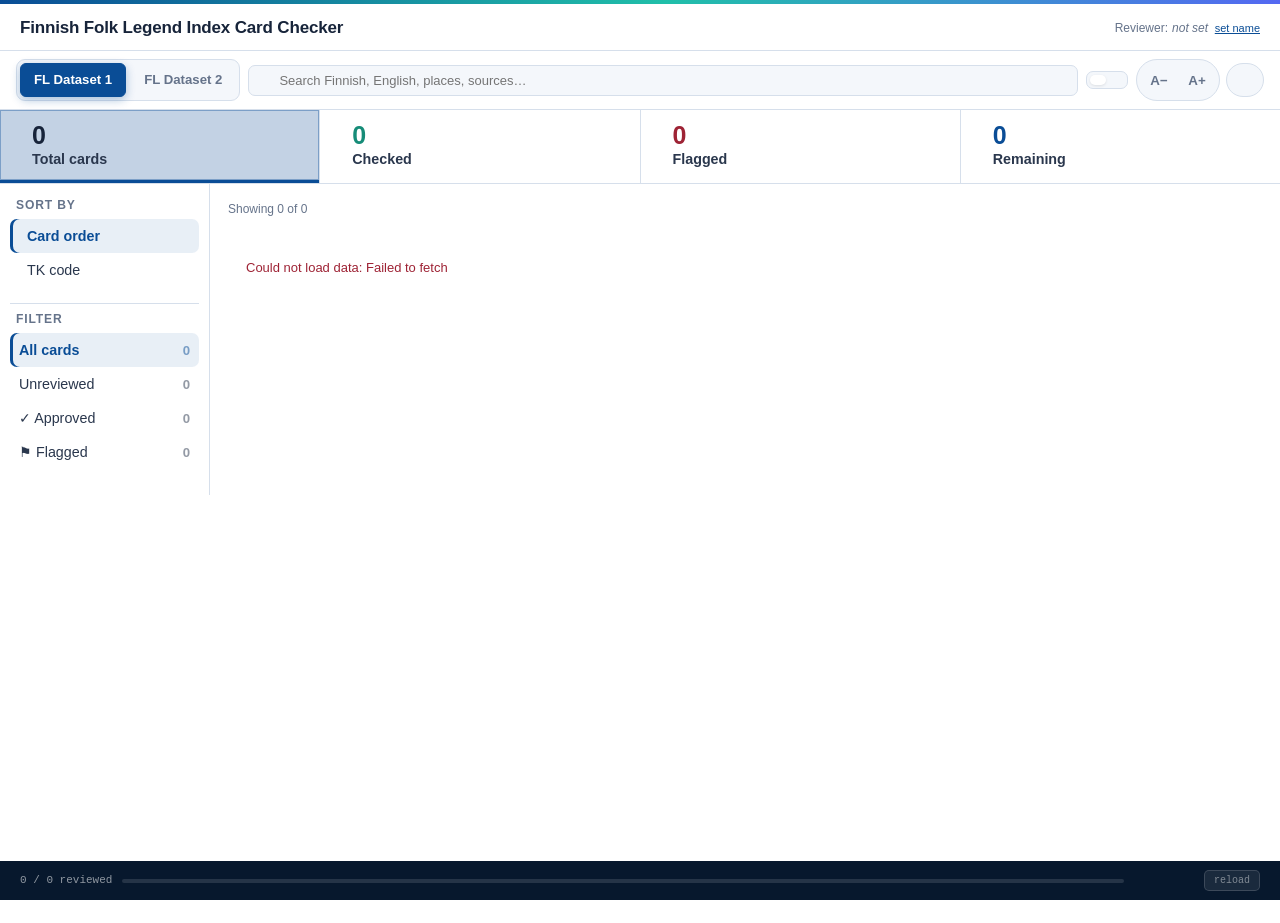
==== commit e527e20f: "add status filters and clarify archive references" ====
--- a/index.html
+++ b/index.html
@@ -51,10 +51,10 @@
 </div>
 
 <div class="stat-row">
-  <div class="stat"><div class="stat-val" id="stat-total">0</div><div class="stat-lbl">Total cards</div></div>
-  <div class="stat ok"><div class="stat-val" id="stat-checked">0</div><div class="stat-lbl">Checked</div></div>
-  <div class="stat flag"><div class="stat-val" id="stat-flagged">0</div><div class="stat-lbl">Flagged</div></div>
-  <div class="stat rem"><div class="stat-val" id="stat-remaining">0</div><div class="stat-lbl">Remaining</div></div>
+  <button class="stat active" type="button" data-stat-filter="all" aria-pressed="true"><i data-lucide="layers-3"></i><span><span class="stat-val" id="stat-total">0</span><span class="stat-lbl">Total cards</span></span></button>
+  <button class="stat ok" type="button" data-stat-filter="checked" aria-pressed="false"><i data-lucide="circle-check-big"></i><span><span class="stat-val" id="stat-checked">0</span><span class="stat-lbl">Checked</span></span></button>
+  <button class="stat flag" type="button" data-stat-filter="flagged" aria-pressed="false"><i data-lucide="flag"></i><span><span class="stat-val" id="stat-flagged">0</span><span class="stat-lbl">Flagged</span></span></button>
+  <button class="stat rem" type="button" data-stat-filter="unreviewed" aria-pressed="false"><i data-lucide="clock-3"></i><span><span class="stat-val" id="stat-remaining">0</span><span class="stat-lbl">Remaining</span></span></button>
 </div>
 
 <div class="layout">
--- a/styles.css
+++ b/styles.css
@@ -87,28 +87,41 @@
 
 /* STAT ROW */
 .stat-row{display:grid;grid-template-columns:repeat(4,1fr);background:var(--border);gap:1px;border-bottom:1px solid var(--border);}
-.stat{background:var(--surface);padding:10px 20px;}
-.stat-val{font-size:22px;font-weight:500;color:var(--text-1);line-height:1;}
-.stat-lbl{font-size:11px;color:var(--text-3);margin-top:3px;}
+.stat{appearance:none;border:0;border-bottom:3px solid transparent;background:var(--surface);padding:13px 20px;display:flex;align-items:center;gap:12px;text-align:left;font-family:var(--sans);cursor:pointer;transition:background .18s ease,color .18s ease,box-shadow .18s ease,transform .18s ease,border-color .18s ease;}
+.stat>span{display:flex;flex-direction:column;gap:3px;}
+.stat>.lucide{width:22px;height:22px;color:var(--text-3);transition:color .18s ease,transform .18s ease;}
+.stat-val{display:block;font-size:25px;font-weight:650;color:var(--text-1);line-height:1;}
+.stat-lbl{display:block;font-size:calc(13px * var(--font-scale));font-weight:650;color:var(--text-2);}
+.stat:hover{position:relative;z-index:1;background:var(--focus-tint);border-bottom-color:var(--focus);transform:translateY(-2px);box-shadow:0 7px 18px color-mix(in srgb,var(--focus),transparent 84%);}
+.stat:hover>.lucide{color:var(--focus);transform:scale(1.12);}
+.stat.active{background:var(--focus-tint);border-bottom-color:var(--focus);box-shadow:inset 0 0 0 1px color-mix(in srgb,var(--focus),transparent 62%);}
+.stat.active>.lucide{color:var(--focus);}
 .stat.ok .stat-val{color:var(--ok);}
+.stat.ok:hover,.stat.ok.active{border-bottom-color:var(--ok);background:var(--ok-light);}
+.stat.ok:hover>.lucide,.stat.ok.active>.lucide{color:var(--ok);}
 .stat.flag .stat-val{color:var(--flag);}
+.stat.flag:hover,.stat.flag.active{border-bottom-color:var(--flag);background:var(--flag-light);}
+.stat.flag:hover>.lucide,.stat.flag.active>.lucide{color:var(--flag);}
 .stat.rem .stat-val{color:var(--focus);}
 @media(max-width:600px){
+  .stat{padding:10px 8px;gap:7px;}
+  .stat>.lucide{display:none;}
   .stat-val{font-size:16px;}
-  .stat{padding:8px 12px;}
+  .stat-lbl{font-size:11px;}
 }
 
 /* LAYOUT */
-.layout{display:grid;grid-template-columns:176px 1fr;min-height:calc(100vh - 200px);}
+.layout{display:grid;grid-template-columns:210px 1fr;min-height:calc(100vh - 200px);}
 @media(max-width:760px){.layout{grid-template-columns:1fr;}.sidebar{display:none;}}
 
 /* SIDEBAR */
 .sidebar{border-right:1px solid var(--border);background:var(--surface);padding:14px 0;position:sticky;top:90px;align-self:start;max-height:calc(100vh - 100px);overflow-y:auto;}
 .sidebar-sec{padding:0 10px 12px;}
-.sidebar-label{font-size:10px;color:var(--text-3);text-transform:uppercase;letter-spacing:.07em;font-weight:500;margin-bottom:5px;padding:0 6px;}
-.sidebar-item{display:flex;align-items:center;gap:7px;padding:7px 8px;border-radius:6px;cursor:pointer;color:var(--text-2);font-size:12px;user-select:none;transition:background .16s ease,color .16s ease,transform .16s ease;}
+.sidebar-label{font-size:calc(11px * var(--font-scale));color:var(--text-3);text-transform:uppercase;letter-spacing:.07em;font-weight:650;margin-bottom:7px;padding:0 6px;}
+.sidebar-item{display:flex;align-items:center;gap:8px;padding:9px 9px;border-radius:7px;cursor:pointer;color:var(--text-2);font-size:calc(13px * var(--font-scale));user-select:none;transition:background .16s ease,color .16s ease,transform .16s ease;}
+.sidebar-item [data-filter-count]{font-size:calc(12px * var(--font-scale)) !important;font-weight:650;}
 .sidebar-item:hover{background:var(--focus-tint);color:var(--focus);transform:translateX(3px);}
-.sidebar-item.active{background:var(--focus-tint);color:var(--focus);font-weight:500;}
+.sidebar-item.active,.sidebar-item.active-filter{background:var(--focus-tint);color:var(--focus);font-weight:700;box-shadow:inset 3px 0 0 var(--focus);}
 .sidebar-divider{height:1px;background:var(--divider);margin:4px 10px 8px;}
 
 /* MAIN */
@@ -138,11 +151,18 @@
 .card-num{min-width:36px;height:22px;padding:0 7px;background:var(--night);border-radius:999px;display:inline-flex;align-items:center;justify-content:center;font-size:10px;color:#fff;font-weight:650;flex:none;}
 .badge{font-size:10px;font-weight:500;padding:3px 8px;border-radius:5px;white-space:nowrap;}
 .badge-blue{background:var(--focus-tint);color:var(--focus);}
+.archive-ref{display:inline-flex;align-items:center;gap:7px;padding:5px 9px;border:1px solid color-mix(in srgb,var(--focus),transparent 55%);border-radius:6px;background:var(--surface);color:var(--text-1);white-space:nowrap;}
+.archive-ref .lucide{width:15px;height:15px;color:var(--focus);}
+.archive-ref-label{font-size:10px;font-weight:700;letter-spacing:.055em;text-transform:uppercase;color:var(--focus);}
+.archive-ref strong{font-family:var(--mono);font-size:12px;font-weight:700;}
+.archive-ref.missing{border-style:dashed;color:var(--text-3);}
+.archive-ref.missing strong{font-family:var(--sans);font-weight:500;font-style:italic;}
 .badge-ok{background:var(--ok-light);color:var(--ok);}
 .badge-flag{background:var(--flag-light);color:var(--flag);}
 .card-head-meta{margin-left:auto;font-size:11px;color:var(--text-3);white-space:nowrap;}
 .card-body{display:flex;flex-direction:row;}
 @media(max-width:600px){
+  .archive-ref-label{display:none;}
   .card-body{flex-direction:column-reverse;}
   .card-img{width:100% !important;border-right:none;border-top:1px solid var(--border);}
   .card-img-inner{padding:10px;position:static;}
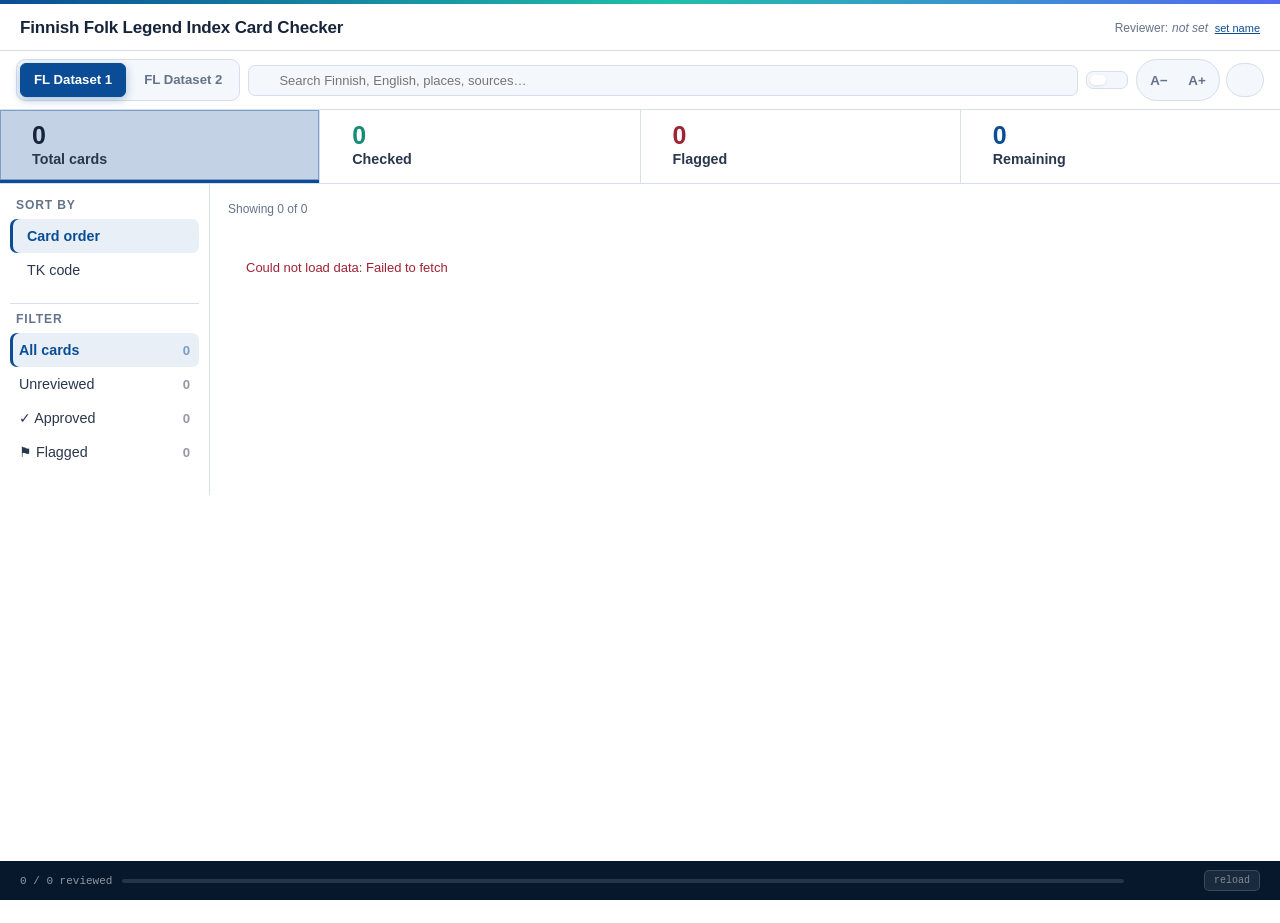
==== commit 777f22b1: "synchronize reviewer name controls" ====
--- a/index.html
+++ b/index.html
@@ -100,18 +100,11 @@
   <div class="modal-box">
     <div style="display:flex;justify-content:space-between;align-items:flex-start;margin-bottom:6px;">
       <h2>Who is reviewing?</h2>
-      <button onclick="document.getElementById('reviewerModal').classList.add('hidden');window._pendingAction=null;" style="background:none;border:none;font-size:20px;color:var(--text-3);cursor:pointer;line-height:1;padding:0 0 0 12px;">&times;</button>
+      <button id="reviewerModalClose" type="button" style="background:none;border:none;font-size:20px;color:var(--text-3);cursor:pointer;line-height:1;padding:0 0 0 12px;">&times;</button>
     </div>
     <p>Enter your name before marking cards. It will be saved to the shared Google Sheet so others can see who reviewed each card.</p>
     <input class="modal-input" id="modalNameInput" type="text" placeholder="Your name" autocomplete="off">
-    <button class="modal-btn" onclick="
-      var n=document.getElementById('modalNameInput').value.trim();
-      if(!n)return;
-      localStorage.setItem('reviewer_name',n);
-      document.getElementById('reviewerModal').classList.add('hidden');
-      updateReviewerDisplay();
-      if(window._pendingAction){window._pendingAction();window._pendingAction=null;}
-    ">Start reviewing</button>
+    <button class="modal-btn" id="reviewerModalSubmit" type="button">Start reviewing</button>
   </div>
 </div>
 
--- a/styles.css
+++ b/styles.css
@@ -131,7 +131,7 @@
   @media(max-width:900px){#cardList.view-grid{grid-template-columns:1fr;}}
   /* vertical card layout in grid mode */
   #cardList.view-grid .card-body{flex-direction:column;}
-  #cardList.view-grid .card-img{width:100%;border-right:none;border-bottom:1px solid var(--border);}
+  #cardList.view-grid .card-img{width:100%;border:none;}
   #cardList.view-grid .card-img-inner{padding:10px;position:static;}
   #cardList.view-grid .card-img img{max-height:180px;width:auto;margin:0 auto;display:block;}
   .layout.grid-mode{grid-template-columns:1fr;}
@@ -151,28 +151,21 @@
 .card-num{min-width:36px;height:22px;padding:0 7px;background:var(--night);border-radius:999px;display:inline-flex;align-items:center;justify-content:center;font-size:10px;color:#fff;font-weight:650;flex:none;}
 .badge{font-size:10px;font-weight:500;padding:3px 8px;border-radius:5px;white-space:nowrap;}
 .badge-blue{background:var(--focus-tint);color:var(--focus);}
-.archive-ref{display:inline-flex;align-items:center;gap:7px;padding:5px 9px;border:1px solid color-mix(in srgb,var(--focus),transparent 55%);border-radius:6px;background:var(--surface);color:var(--text-1);white-space:nowrap;}
-.archive-ref .lucide{width:15px;height:15px;color:var(--focus);}
-.archive-ref-label{font-size:10px;font-weight:700;letter-spacing:.055em;text-transform:uppercase;color:var(--focus);}
-.archive-ref strong{font-family:var(--mono);font-size:12px;font-weight:700;}
-.archive-ref.missing{border-style:dashed;color:var(--text-3);}
-.archive-ref.missing strong{font-family:var(--sans);font-weight:500;font-style:italic;}
 .badge-ok{background:var(--ok-light);color:var(--ok);}
 .badge-flag{background:var(--flag-light);color:var(--flag);}
 .card-head-meta{margin-left:auto;font-size:11px;color:var(--text-3);white-space:nowrap;}
 .card-body{display:flex;flex-direction:row;}
 @media(max-width:600px){
-  .archive-ref-label{display:none;}
   .card-body{flex-direction:column-reverse;}
-  .card-img{width:100% !important;border-right:none;border-top:1px solid var(--border);}
+  .card-img{width:100% !important;border:none;}
   .card-img-inner{padding:10px;position:static;}
   .card-img img{max-height:160px;width:auto;margin:0 auto;display:block;}
 }
 .card-img{
     width:140px;
     flex:none;
-    background:var(--img-bg);
-    border-right:1px solid var(--border);
+    background:transparent;
+    border-right:none;
     display:flex;
     align-items:flex-start;
     justify-content:center;
@@ -187,15 +180,18 @@
     top:8px;
   }
   .card-img img{width:100%;height:auto;display:block;border-radius:3px;max-height:220px;object-fit:contain;}
-.card-img .zoom-hint{position:absolute;bottom:6px;right:6px;background:rgba(255,255,255,0.15);color:rgba(255,255,255,0.8);font-size:10px;padding:3px 7px;border-radius:12px;font-family:var(--mono);pointer-events:none;}
+.card-img .zoom-hint{position:absolute;bottom:6px;right:6px;background:color-mix(in srgb,var(--surface),transparent 10%);color:var(--text-3);border:1px solid var(--border-soft);font-size:10px;padding:3px 7px;border-radius:12px;font-family:var(--mono);pointer-events:none;}
 .card-text{padding:12px;min-width:0;}
 .field-label{font-size:10px;color:var(--focus);text-transform:uppercase;letter-spacing:.07em;font-weight:600;margin-bottom:4px;}
 .field-label.en{color:#5B5A86;}
 .field-label.en{color:var(--accent);}
 .field-fi{background:var(--surface-2);border:1px solid var(--border-soft);border-radius:6px;padding:9px 11px;font-size:calc(13px * var(--font-scale));color:var(--text-1);line-height:1.65;margin-bottom:10px;white-space:pre-line;}
 .field-en{font-size:calc(13px * var(--font-scale));color:var(--text-2);font-style:italic;line-height:1.65;margin-bottom:10px;white-space:pre-line;}
-.meta-row{display:flex;gap:10px 16px;font-size:11px;color:var(--text-3);border-top:1px dashed var(--divider);padding-top:8px;flex-wrap:wrap;}
-.meta-row b{color:var(--text-2);font-weight:500;}
+.meta-row{display:flex;align-items:baseline;gap:6px 18px;border-top:1px dashed var(--divider);padding-top:9px;flex-wrap:wrap;font-size:calc(13px * var(--font-scale));line-height:1.45;color:var(--text-2);}
+.meta-row>span{min-width:0;overflow-wrap:anywhere;}
+.meta-row b{color:var(--text-3);font-weight:700;}
+.meta-archive{flex-basis:100%;}
+.meta-archive.missing{font-style:italic;color:var(--text-3);}
 .actions{display:flex;gap:6px;margin-top:10px;flex-wrap:wrap;align-items:center;}
 .action-btn{font-size:12px;padding:6px 11px;border-radius:6px;border:1px solid var(--border);background:var(--surface);color:var(--text-2);cursor:pointer;display:inline-flex;align-items:center;gap:5px;transition:all .12s;font-family:var(--sans);}
 .action-btn:hover{border-color:var(--focus);background:var(--focus-tint);color:var(--focus);transform:translateY(-2px);box-shadow:0 4px 10px color-mix(in srgb,var(--focus),transparent 84%);}
